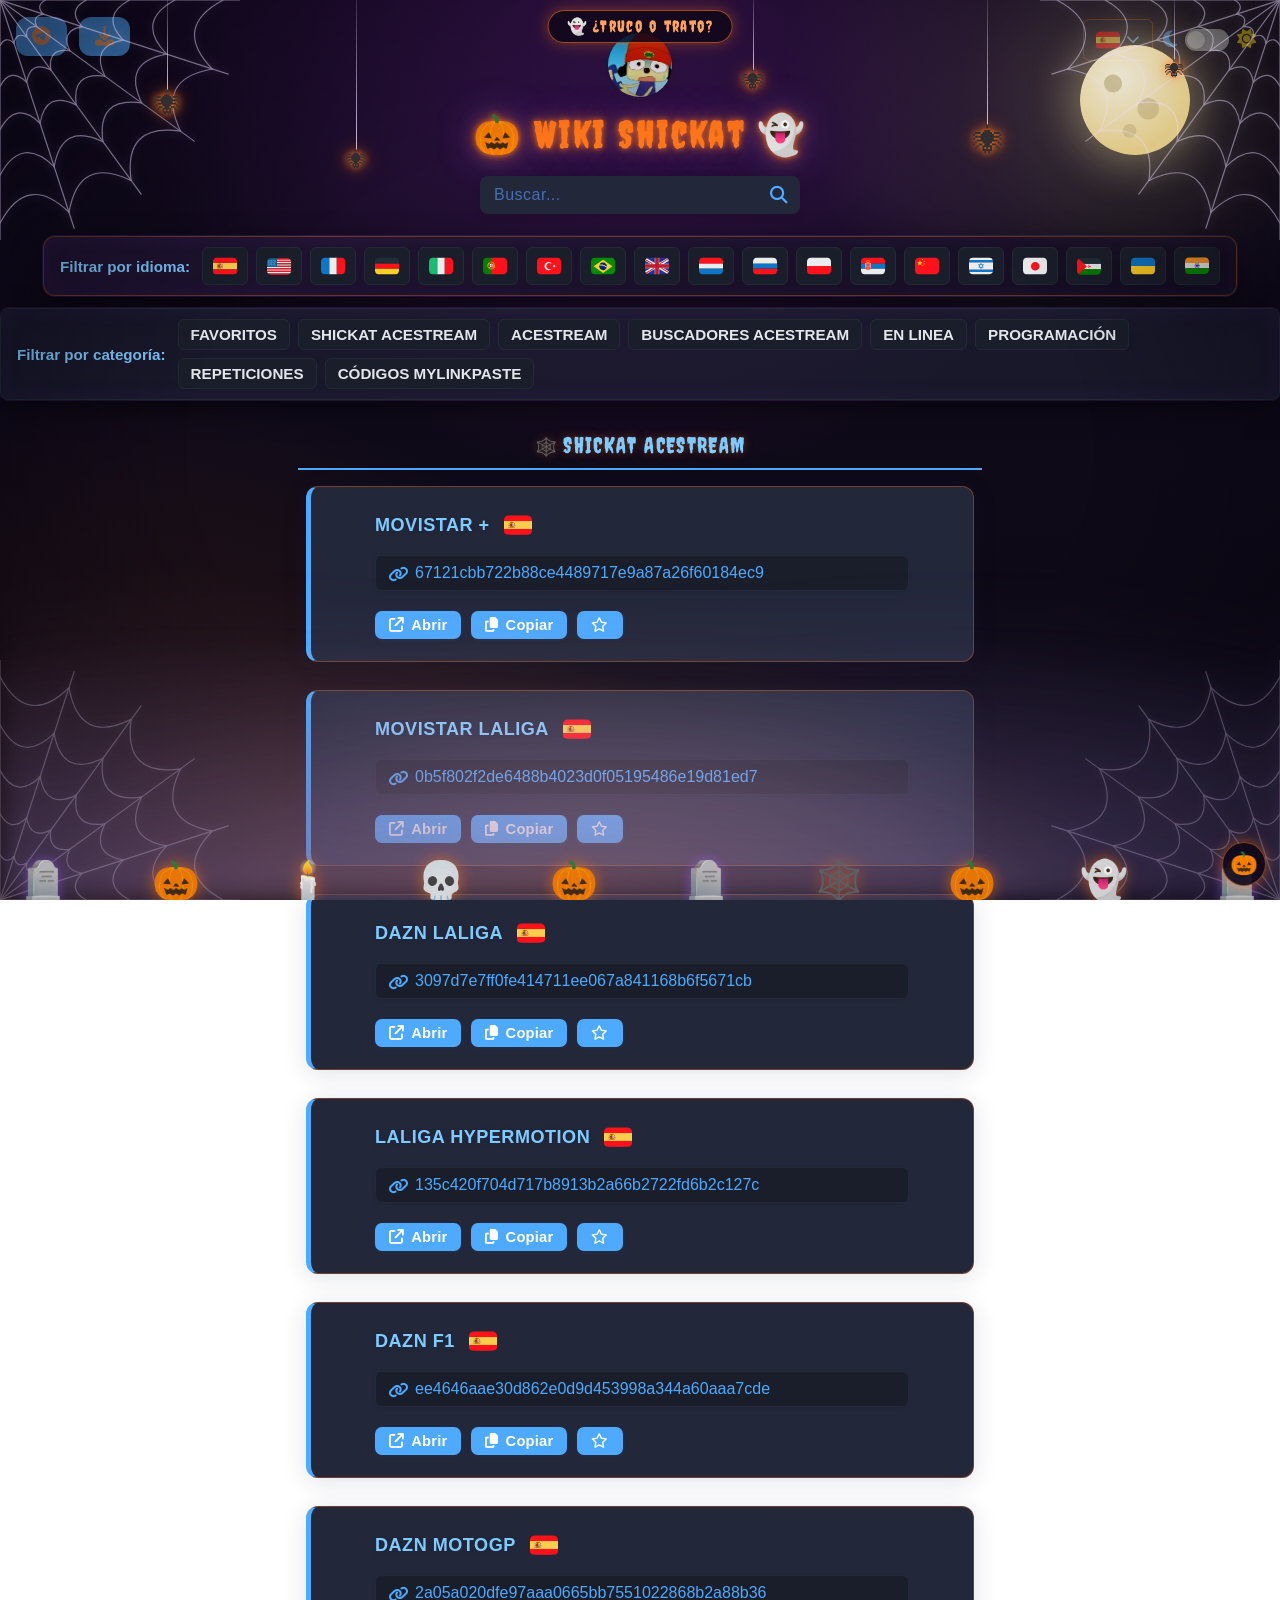
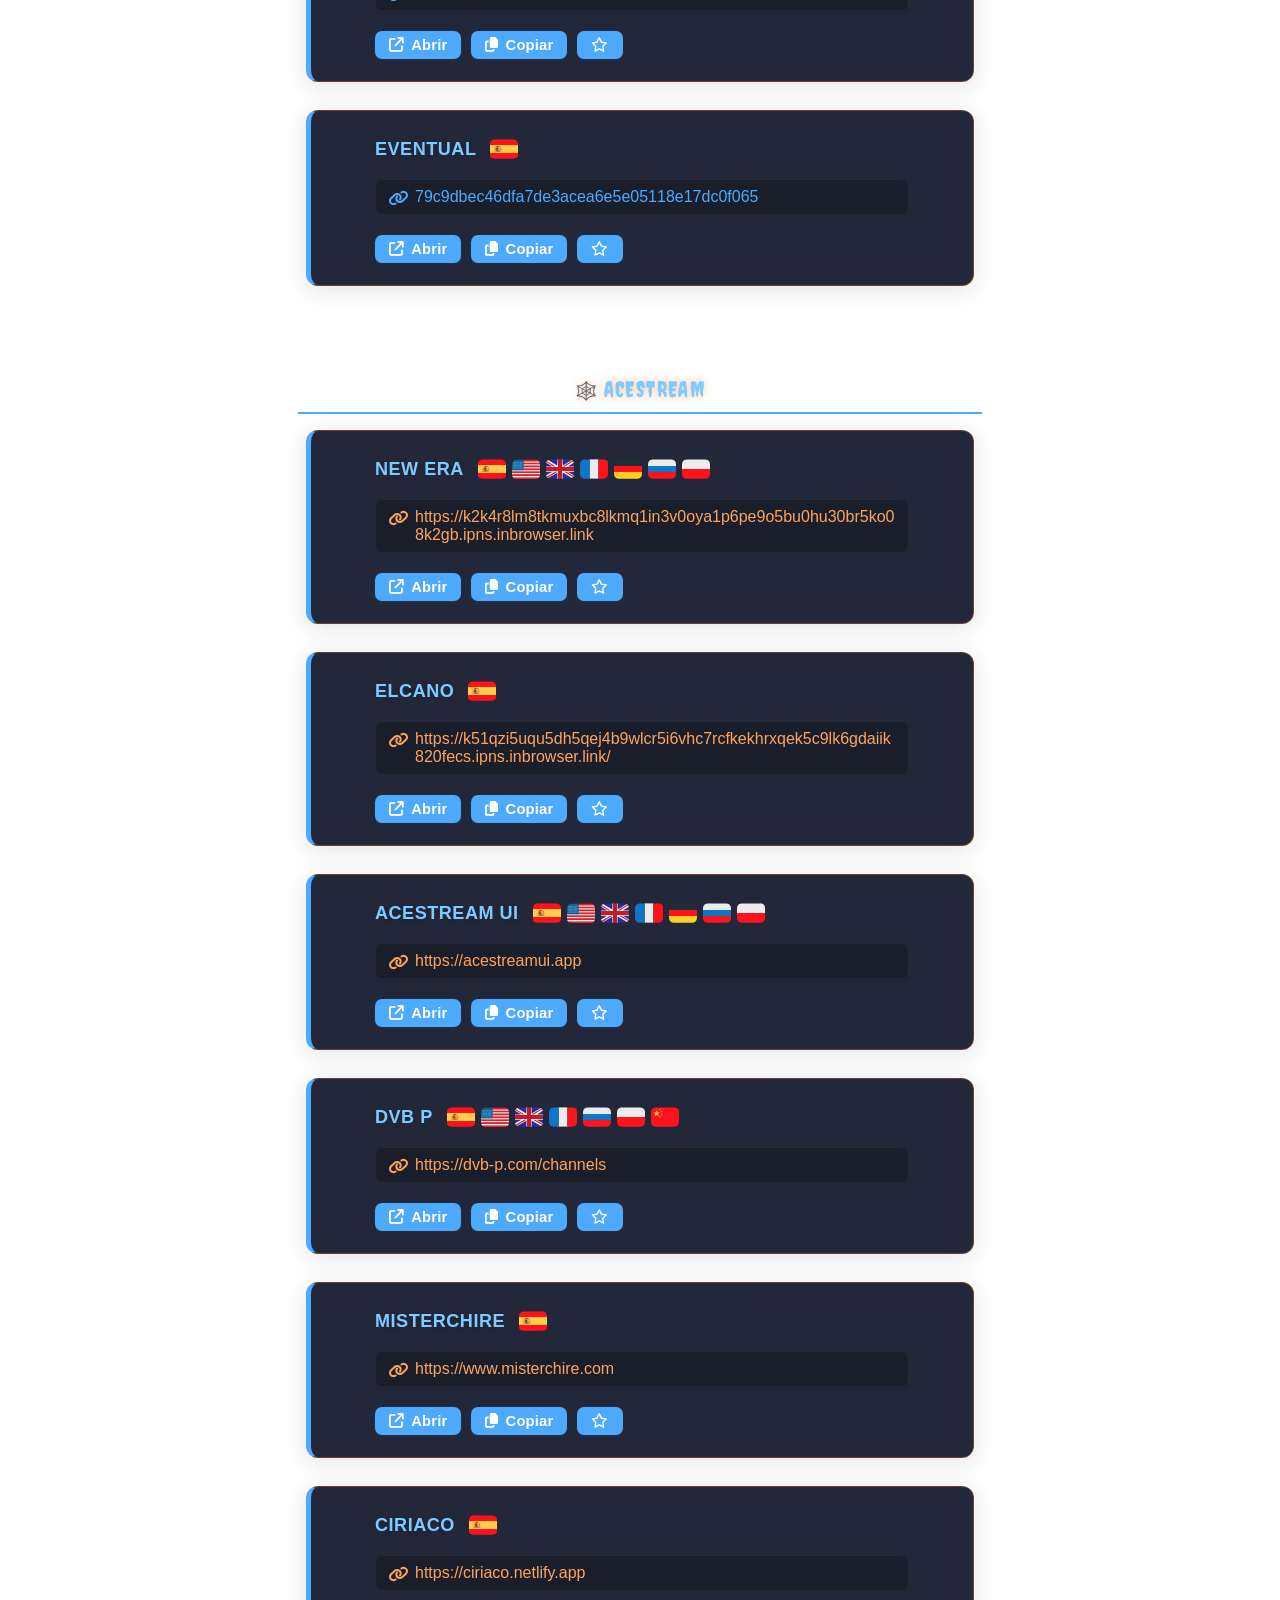
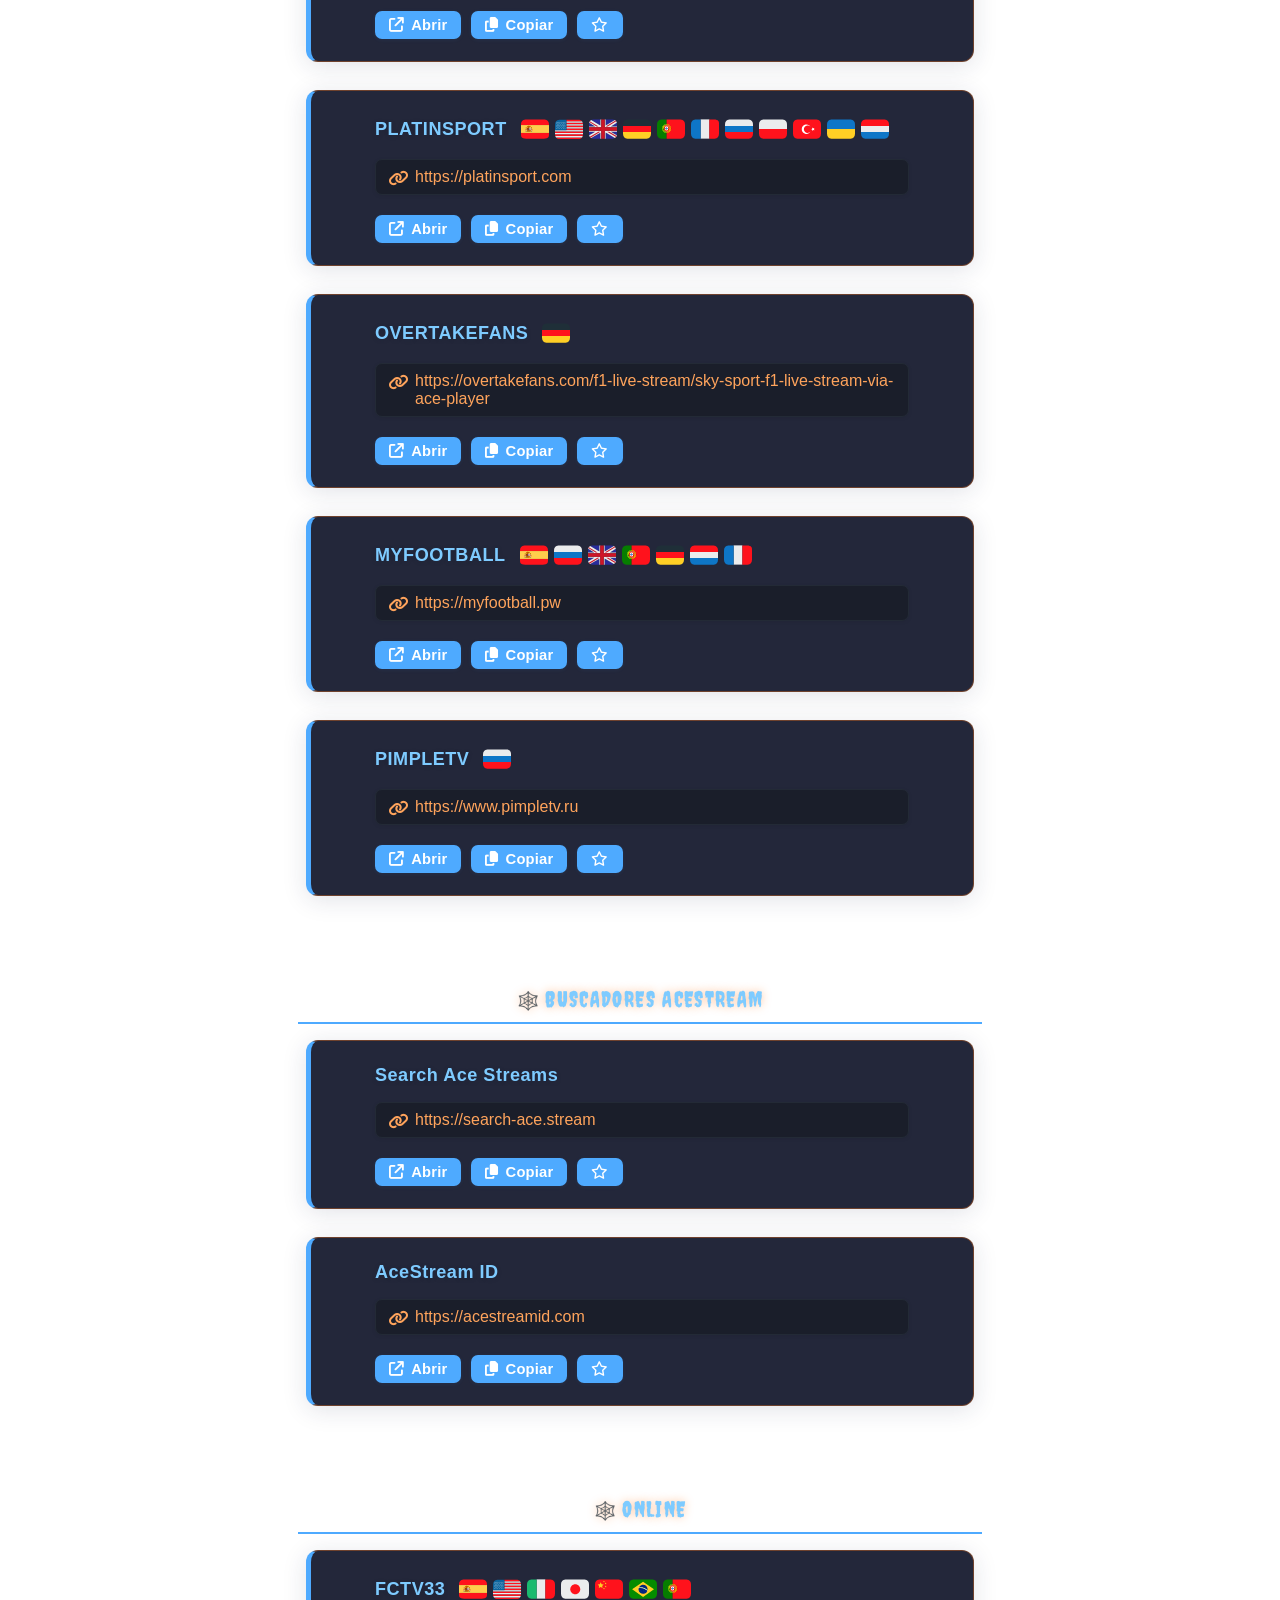
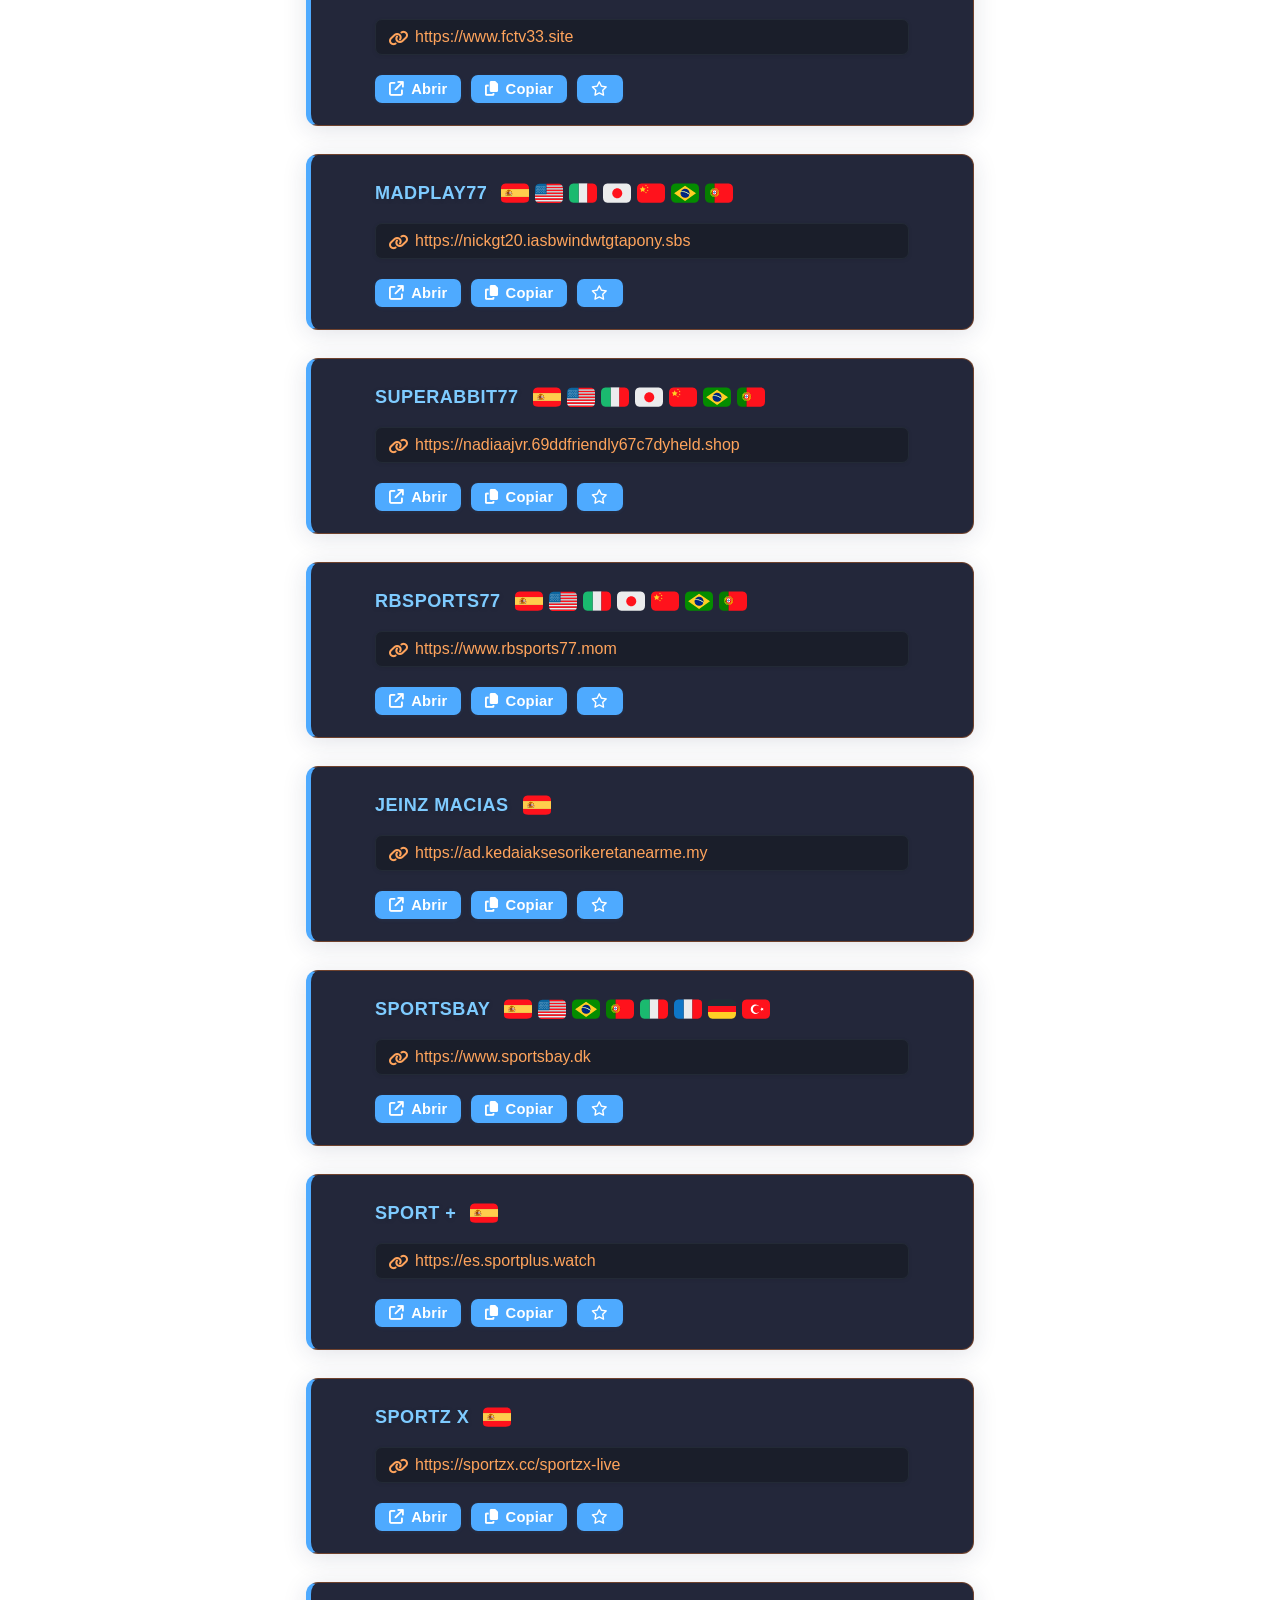
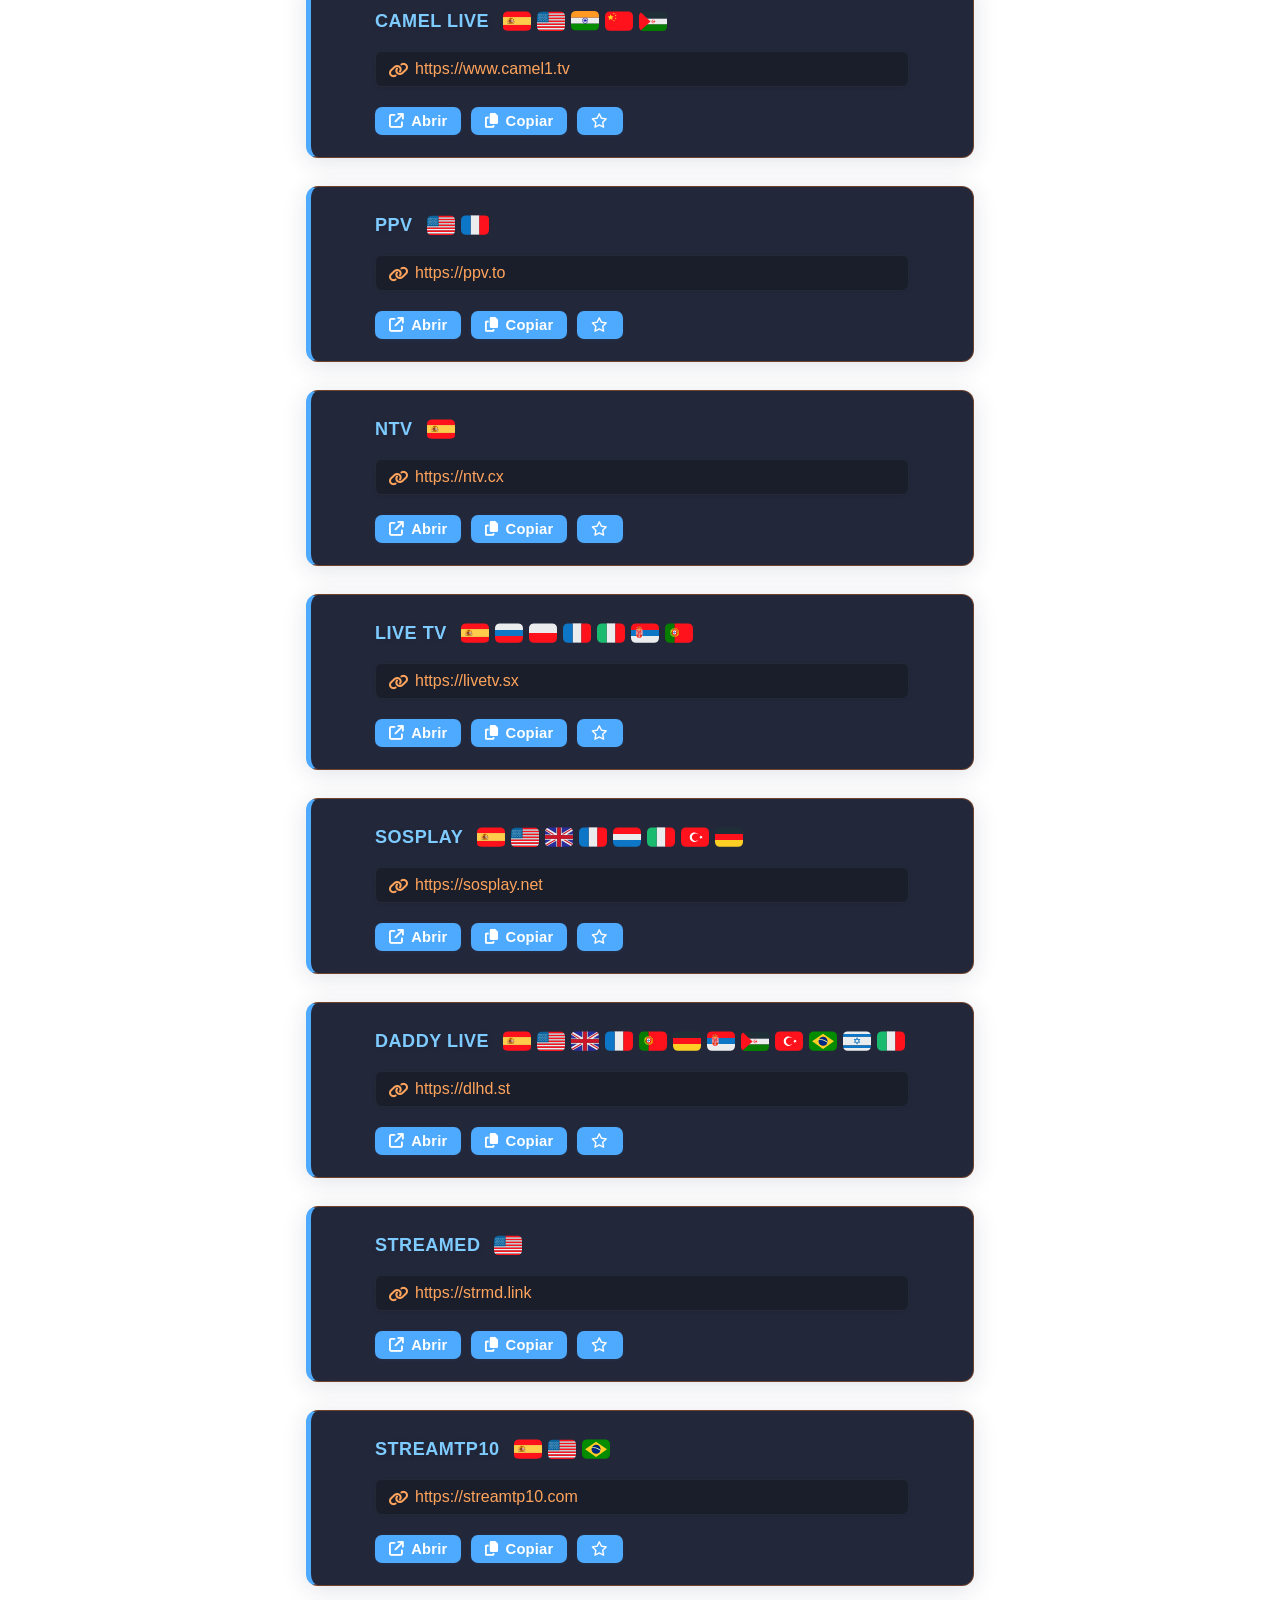
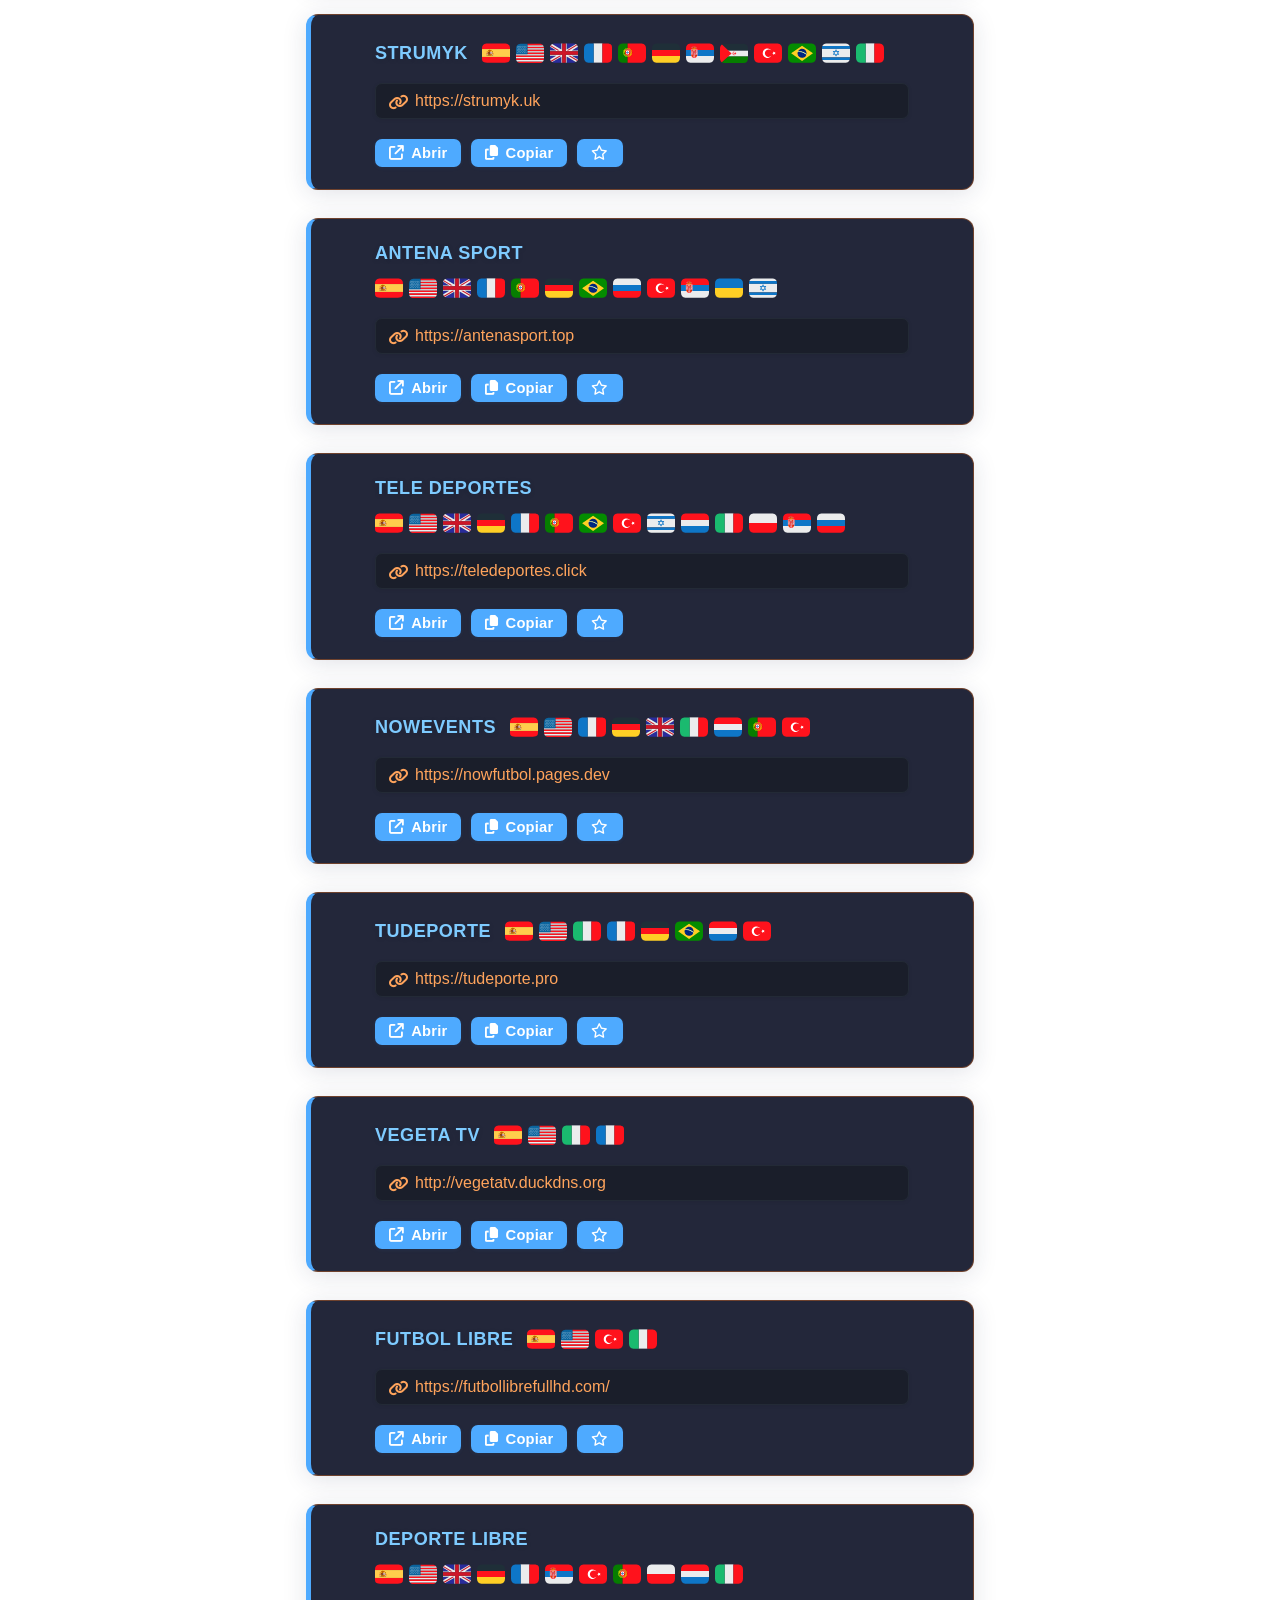
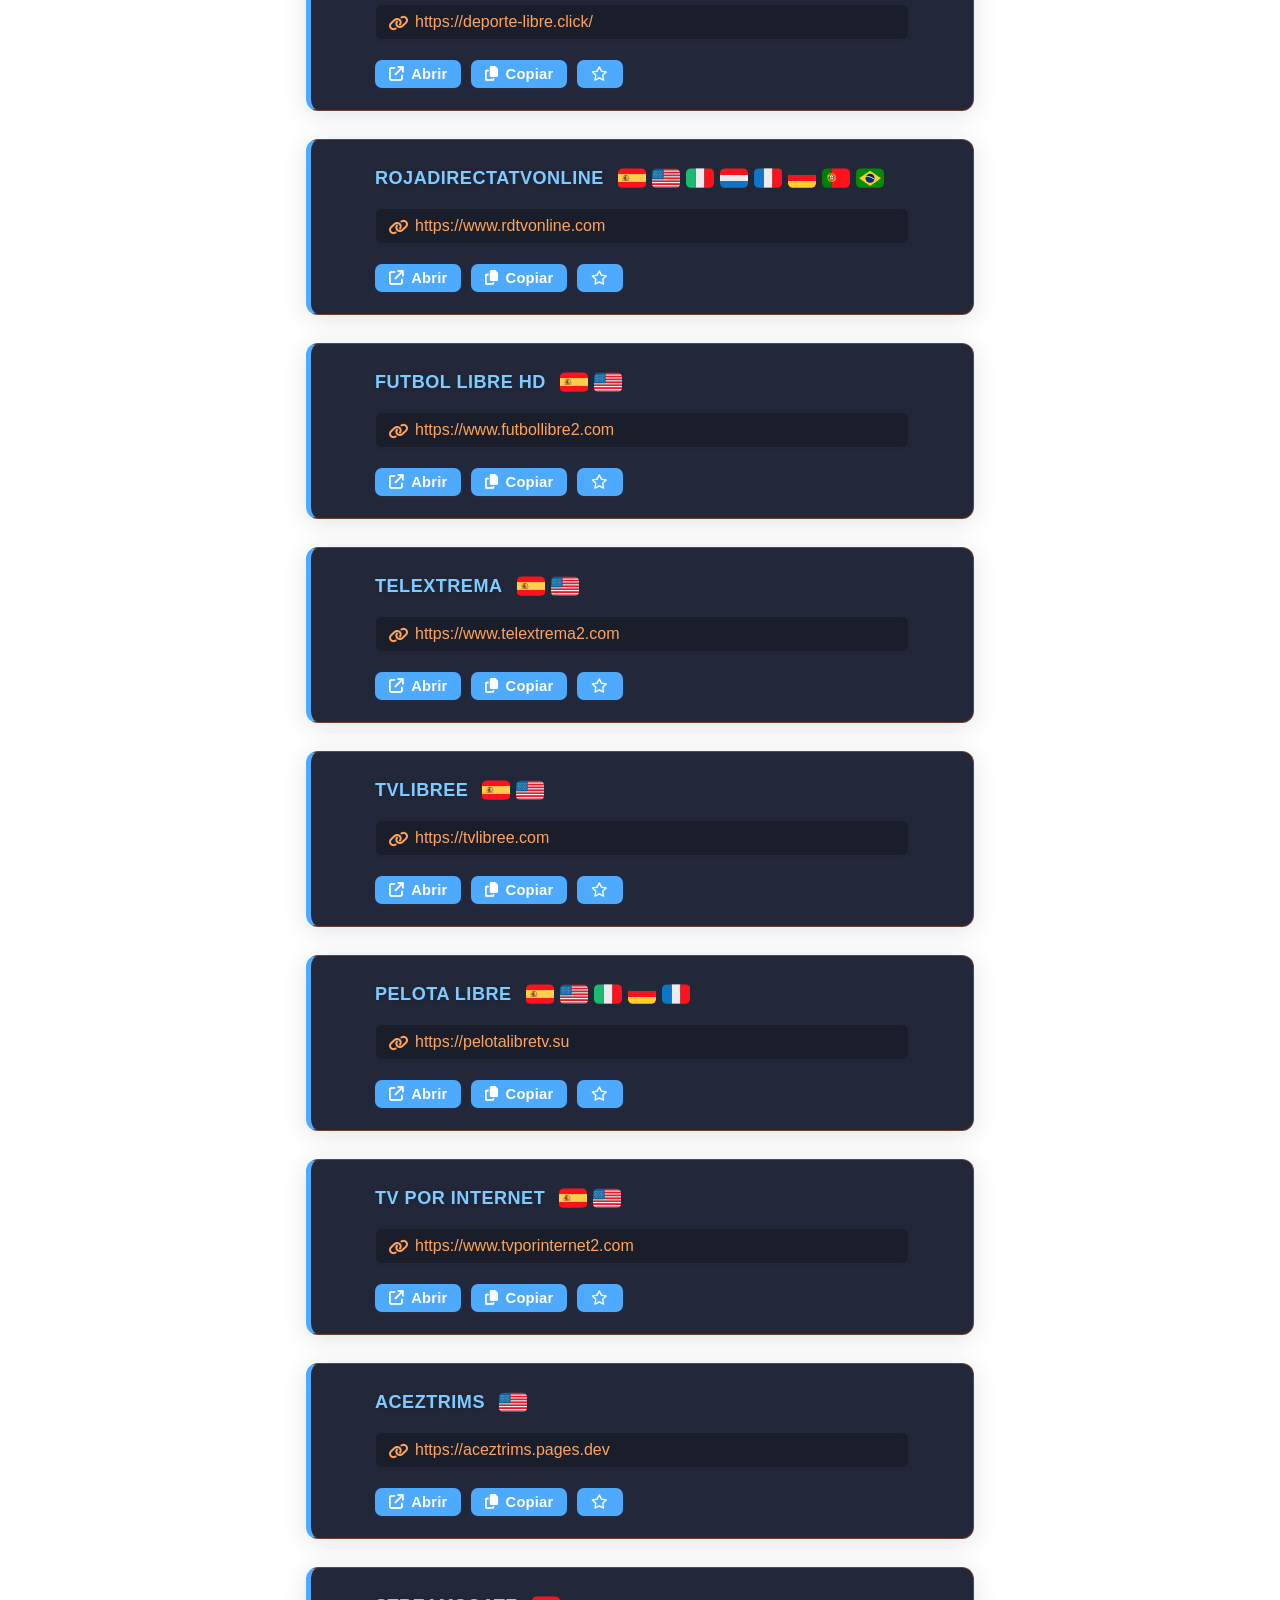
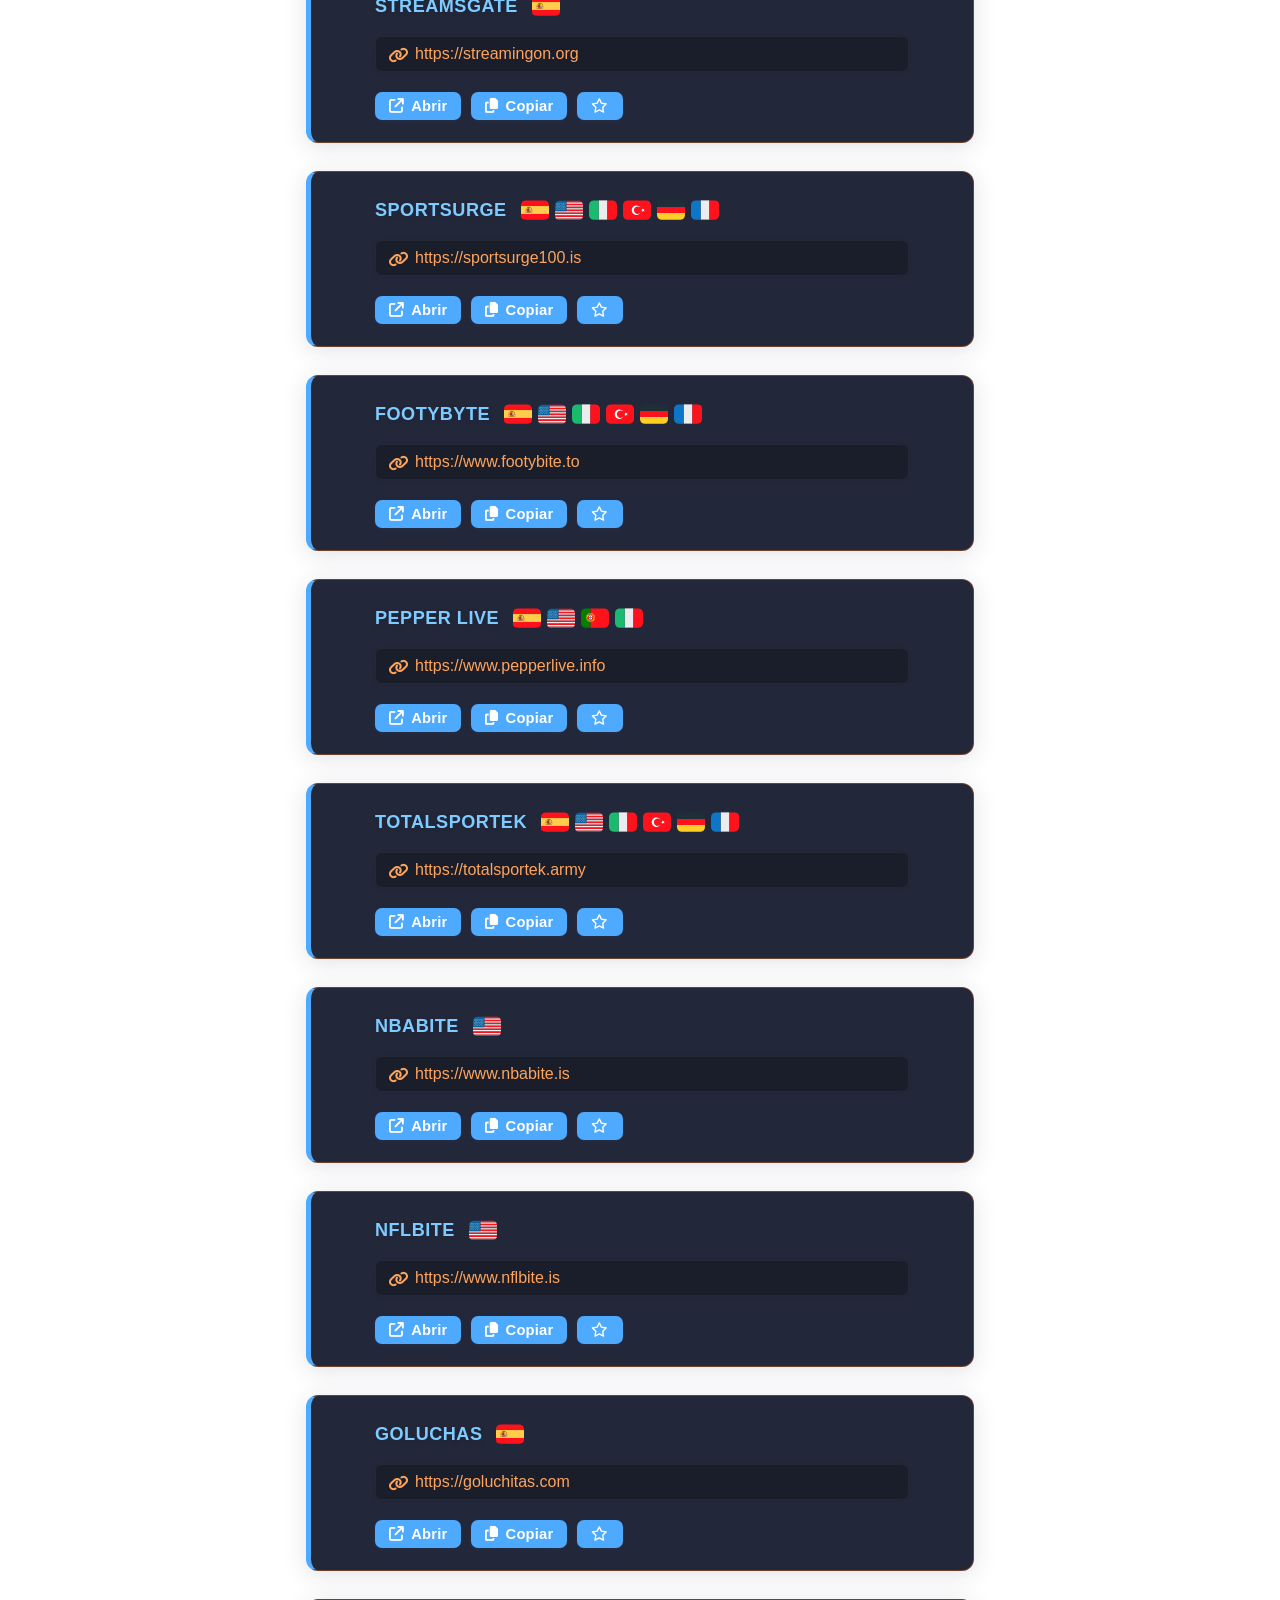
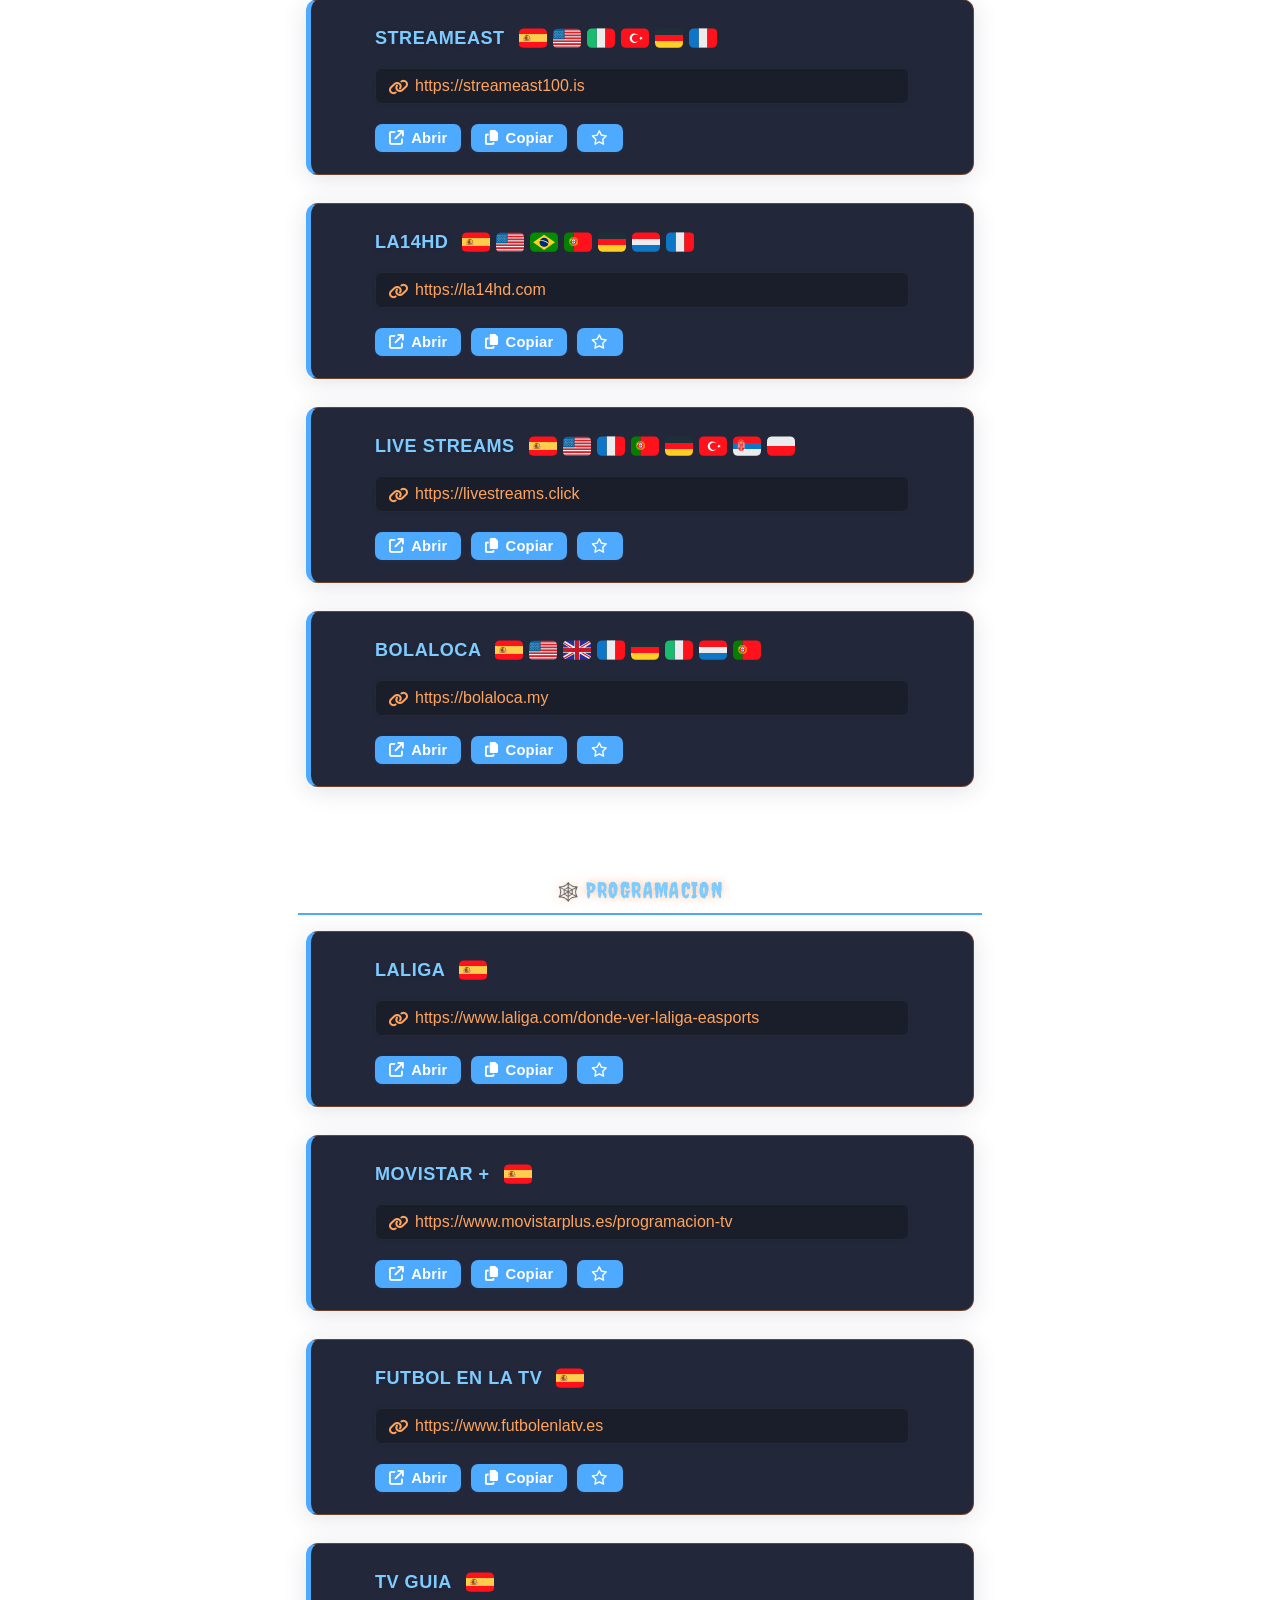
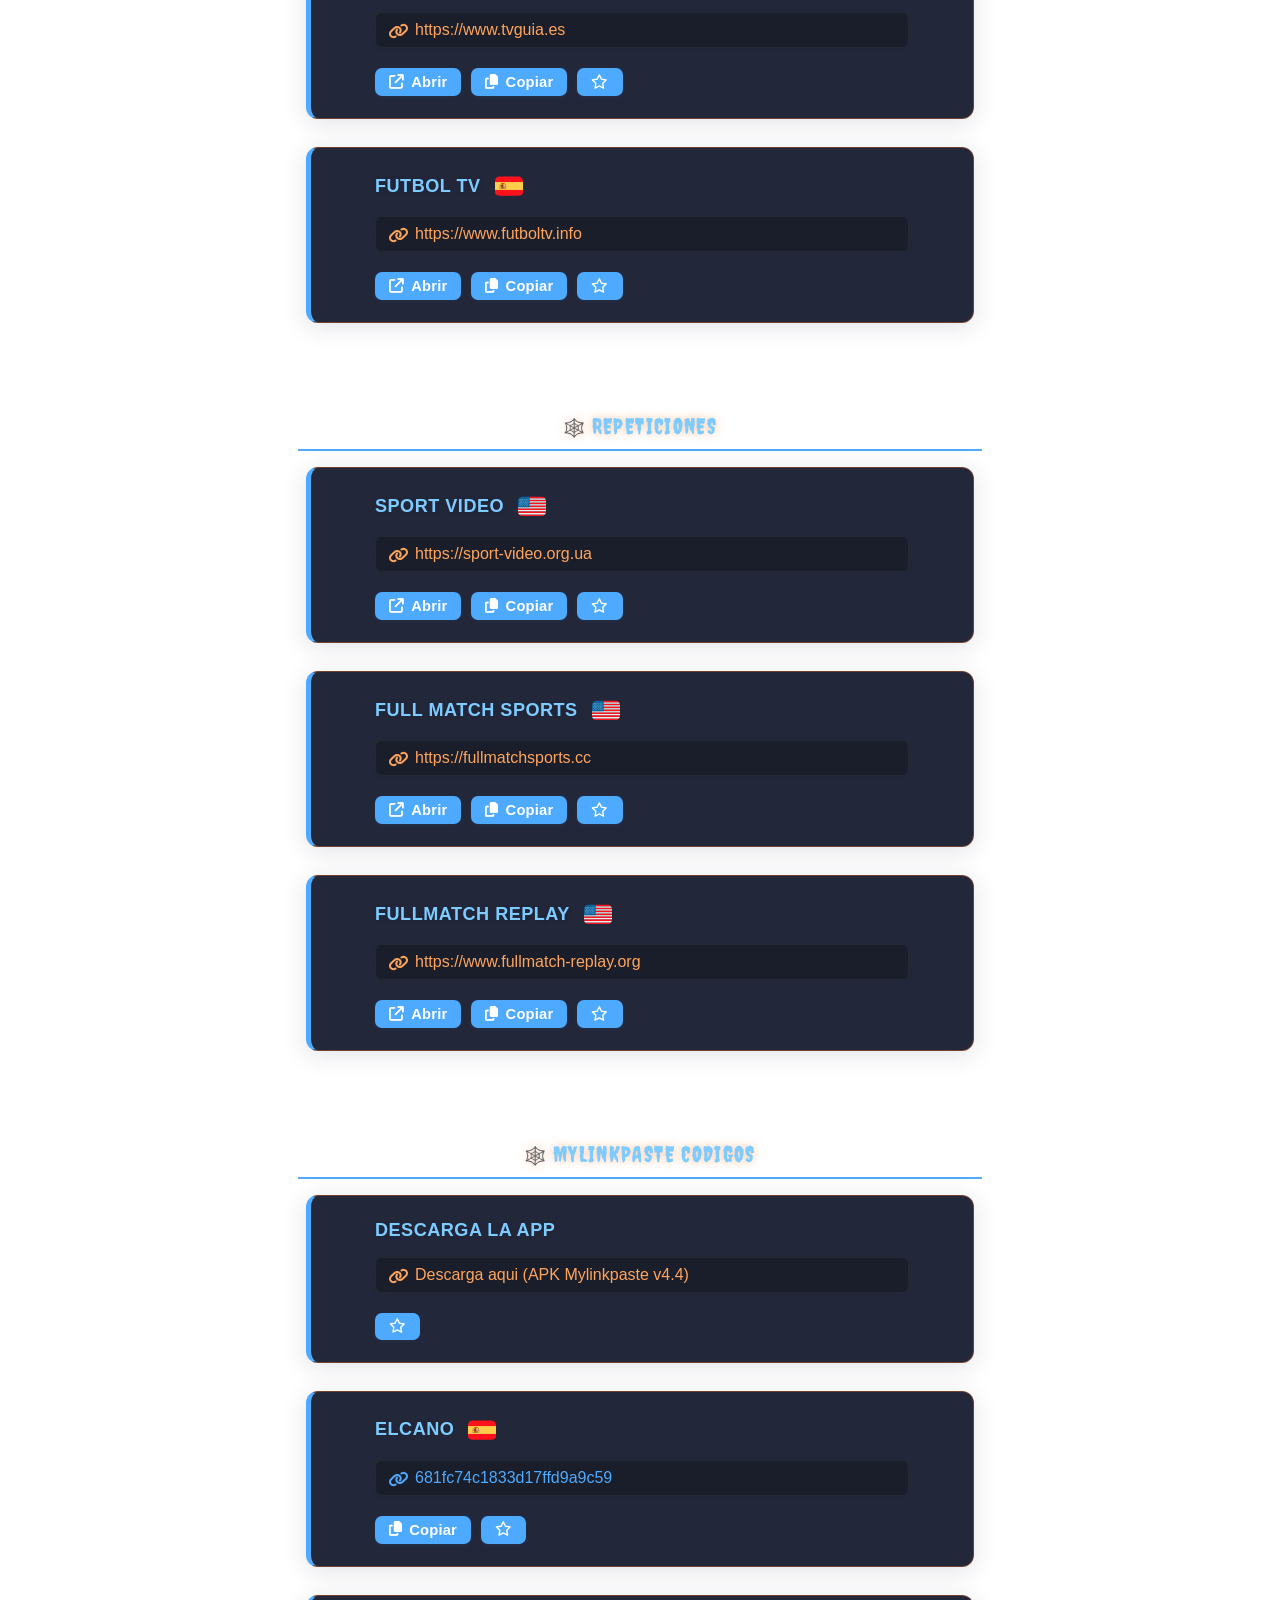
==== Web/index.html @ 33eff52c "Add files via upload" ====
<!DOCTYPE html>
<html lang="es">
<head>
  <meta charset="UTF-8">
  <meta name="viewport" content="width=device-width,initial-scale=1.0">
  <title>Wiki Shickat</title>
  <link rel="icon" type="image/png" href="Logos/logo_wiki.png">
  <link rel="stylesheet" href="styles.css?v=13">
  <link rel="stylesheet" href="https://cdnjs.cloudflare.com/ajax/libs/font-awesome/6.5.0/css/all.min.css">
  <!-- NAVIDAD (DESCOMENTAR EN EPOCAS)
  <link rel="stylesheet" href="Navidad/styles.css"> -->
  <!-- HALLOWEEN - Tema temporal (comentar estos enlaces al terminar la temporada) -->
  <link rel="stylesheet" href="Halloween/styles.css">
  <!-- MUNDIAL - Sistema de notificaciones de partidos (DESCOMENTAR PARA ACTIVAR) -->
  <link rel="stylesheet" href="Mundial/notificador.css">
  <script src="Mundial/notificador.js?v=13"></script>
  <script src="language.js?v=13"></script>
  <script>(function(s){s.dataset.zone='11220714',s.src='https://al5sm.com/tag.min.js'})([document.documentElement, document.body].filter(Boolean).pop().appendChild(document.createElement('script')))</script>
</head>

<body>
  <div id="ads" class="adsbygoogle" style="height:1px; width:1px;"></div>
  

  <!-- ENCABEZADO -->
  
  <header>
    <div class="floating-actions">
      <a href="#" onclick="abrirModalTelegram(); return false;" class="telegram-link" aria-label="Abrir grupo de Telegram">
        <i class="fa-brands fa-telegram"></i>
      </a>
      <a href="#" onclick="abrirModalApp(); return false;" class="app-link" aria-label="Descargar la app">
        <i class="fa-solid fa-download"></i>
      </a>
      <!--<a href="#" onclick="abrirModalAds(); return false;" class="ads-link" aria-label="Ver recompensa">
        <i class="fa-solid fa-rectangle-ad"></i>
      </a>-->
    </div>
    <div class="logo-container">
      <div class="logo-wrapper">
        <img id="logo-img" src="Logos/none.png" alt="Logo" class="logo-circular">
        <!-- <img src="Navidad/gorro.png" class="gorro-navidad"> Prueba -->
      </div>
    </div>
    <h1>Wiki Shickat</h1>
    <div class="header-actions">
    <div class="theme-toggle" id="theme-toggle" title="Cambiar tema">
      <i class="fa-solid fa-moon"></i>
      <div class="toggle-slider">
        <div class="toggle-ball"></div>
      </div>
      <i class="fa-solid fa-sun"></i>
    </div>
    </div>
    <div class="buscador-wrapper">
      <input type="text" id="buscador" placeholder="Buscar..." autocomplete="off">
      <i class="fa-solid fa-magnifying-glass"></i>
    </div>
    <div class="filter-wrapper" id="filter-wrapper">
      <label>Filtrar por idioma:</label>
      <div class="language-checkboxes" id="language-checkboxes">
        <!-- checkboxes se rellenan dinámicamente -->
      </div>
    </div>
    <div class="filter-wrapper" id="category-filter-wrapper">
      <label>Filtrar por categoría:</label>
      <div class="category-checkboxes" id="category-checkboxes">
        <!-- checkboxes se rellenan dinámicamente -->
      </div>
    </div>
  </header>


  <!-- CONTENIDO PRINCIPAL-->

  <main class="main-content">
    <div id="no-results" class="no-results" style="display:none;">
      <p class="no-results-text">No hay resultados disponibles con los filtros aplicados.</p>
      <button id="clear-filters-btn" class="clear-filters-btn">Limpiar filtros</button>
    </div>

    <!-- FAVORITOS -->

    <section class="category-section">
      <h2 class="category-title" data-original="FAVORITOS">FAVORITOS</h2>
      <div class="canal-list" id="canal-list-favoritos">
        <!-- Los favoritos se rellenan dinámicamente -->
      </div>
    </section>

    <div id="canales-container" aria-live="polite">
      <!-- Las categorías y tarjetas se cargan desde data/canales.json -->
    </div>

  </main>

  


  <!-- PIE -->
  <!--
  <footer class="footer">
    <i class="fa-solid fa-info-circle"></i> Los canales van a dejar de funcionar a partir de principios de febrero. Entra al grupo de Telegram para que estés informado sobre todo de AceStream y más.
  </footer> -->


  <!-- VENTANA GRUPO TELEGRAM -->

  <div id="telegram-modal" class="modal">
    <div class="modal-content">
      <span class="close">&times;</span>
      <img src="Logos/logo_telegram.jpg" alt="Logo del grupo de Telegram" class="modal-logo">
      <p class="requisitos-text">Para unirte al grupo, necesitas cumplir con estos requisitos:</p>
      <ul class="requisitos-list">
        <li>Tener una foto de perfil visible</li>
        <li>Tener un nombre de usuario (@usuario) público</li>
        <li>Ambos deben estar visibles para todos los miembros</li>
      </ul>
      <a href="https://t.me/+an-mou-XW-JhZWE0" target="_blank" rel="noopener noreferrer" class="modal-btn">Solicitar Entrar</a>
    </div>
  </div>
  <div id="notification" class="notification"></div>

  <!-- VENTANA APP -->

  <div id="app-modal" class="modal">
    <div class="modal-content">
      <span class="close">&times;</span>
      <img src="Logos/logo_wiki.png" alt="Logo de la aplicación Wiki" class="modal-logo">
      <p class="requisitos-text">WIKI SHICKAT APP</p>
      <p class="requisitos-subtext">Lleva la wiki sin abrir el navegador y recibe contenido actualizado.</p>
      <p class="requisitos-subtext">Cóodigo Downloader: <i>7775054</i></p>
      <i><p class="requisitos-subtext">Version v2.2</p></i>
      <a href="https://www.mediafire.com/folder/98t4c84em90lf/Wiki_Shickat" target="_blank" rel="noopener noreferrer" class="modal-btn">Descargar</a>
    </div>
  </div>
  <div id="notification" class="notification"></div>

  <!-- VENTANA ANUNCIOS/RECOMPENSA -->
  
  <div id="ads-modal" class="modal">
    <div class="modal-content ads-modal-content">
      <span class="close">&times;</span>
      <p class="requisitos-text" id="ads-title">APOYANOS</p>
      <div class="progress-bar-container">
        <div class="progress-bar">
          <div class="progress-fill" id="progress-fill-1"></div>
          <div class="progress-fill" id="progress-fill-2"></div>
          <div class="progress-fill" id="progress-fill-3"></div>
        </div>
      </div>
      <div id="ads-message" class="ads-message">Completa 3 visualizaciones para apoyarnos</div>
      <button id="ads-btn" class="modal-btn ads-view-btn" onclick="verAnuncio()">Ver</button>
    </div>
  </div>



<!---
  <div class="aviso-pruebas">
    <i class="fas fa-exclamation-triangle"></i>
    Guarda el enlace de esta web <a href="https://shickat.online">shickat.online</a> ya que <s>shickat.me</s> ya no funcionará
  </div>
-->

  <!-- ----------------------  -->
  <script src="script.js?v=13"></script>
  <script src="detectAdblock.js?v=13"></script>
  <!-- NAVIDAD (DESCOMENTAR EN EPOCAS)
  <script src="Navidad/script.js"></script> -->
  <!-- HALLOWEEN - Tema temporal (comentar este script al terminar la temporada) -->
  <script src="Halloween/script.js"></script>
</body>
</html>
---- Web/styles.css ----
body {
  background: #181c24;
  font-family: 'Segoe UI', Arial, sans-serif;
  margin: 0;
  padding: 0;
  min-height: 100vh;
  color: #e3e6eb;
  box-sizing: border-box;
  width: 100vw;
  overflow-x: hidden;
}
header {
  background: transparent;
  padding: 32px 0 12px 0;
  text-align: center;
  position: relative;
  display: flex;
  flex-direction: column;
  align-items: center;
}
h1 {
  margin: 0 0 18px 0;
  font-size: 2.4rem;
  color: #7ecbff;
  font-weight: 800;
  letter-spacing: 2px;
  text-align: center;
}
.buscador-wrapper {
  position: relative;
  width: 320px;
  max-width: 90vw;
  margin: 0 auto 10px auto;
  display: flex;
  align-items: center;
  background: #23273a;
  border-radius: 8px;
  box-shadow: 0 2px 8px #0002;
}
.filter-wrapper {
  margin-top: 12px;
  display: flex;
  flex-direction: row;
  justify-content: center;
  align-items: center;
  gap: 12px;
  padding: 10px 16px;
  background: rgba(35, 39, 58, 0.5);
  border-radius: 8px;
}

.filter-wrapper > label:first-child {
  font-weight: 700;
  color: #7ecbff;
  font-size: 0.95rem;
  margin: 0;
  white-space: nowrap;
}

.language-checkboxes {
  display: flex;
  flex-wrap: wrap;
  gap: 8px;
  align-items: center;
}

.language-checkbox-group {
  display: inline-flex;
  align-items: center;
  gap: 0;
  background: transparent;
  padding: 0;
  border-radius: 6px;
  border: 1px solid #232a36;
  cursor: pointer;
  transition: all 0.2s;
  user-select: none;
}

.language-checkbox-group:hover {
  border-color: #4eaaff;
}

.language-checkbox-group input[type="checkbox"] {
  display: none;
}

.language-checkbox-group label {
  margin: 0;
  padding: 6px 10px;
  font-weight: 600;
  font-size: 1.1rem;
  color: #e3e6eb;
  cursor: pointer;
  display: flex;
  align-items: center;
  justify-content: center;
}

.language-checkbox-group label img {
  width: 24px;
  height: 24px;
  object-fit: contain;
  display: block;
}

.language-checkbox-group input[type="checkbox"]:checked + label {
  background: #4eaaff;
  color: #fff;
  border-radius: 6px;
}

/* Estilos para filtro de categorías */
#category-filter-wrapper {
  margin-top: 12px;
  display: flex;
  flex-direction: row;
  justify-content: center;
  align-items: center;
  gap: 12px;
  padding: 10px 16px;
  background: rgba(35, 39, 58, 0.5);
  border-radius: 8px;
}

#category-filter-wrapper > label {
  font-weight: 700;
  color: #7ecbff;
  font-size: 0.95rem;
  margin: 0;
  white-space: nowrap;
}

.category-checkboxes {
  display: flex;
  flex-wrap: wrap;
  gap: 8px;
  align-items: center;
}

.category-checkbox-group {
  display: inline-flex;
  align-items: center;
  gap: 0;
  background: transparent;
  padding: 0;
  border-radius: 6px;
  border: 1px solid #232a36;
  cursor: pointer;
  transition: all 0.2s;
  user-select: none;
}

.category-checkbox-group:hover {
  border-color: #4eaaff;
}

.category-checkbox-group input[type="radio"] {
  display: none;
}

.category-checkbox-group label {
  margin: 0;
  padding: 6px 12px;
  font-weight: 600;
  font-size: 0.95rem;
  color: #e3e6eb;
  cursor: pointer;
  display: flex;
  align-items: center;
  justify-content: center;
  white-space: nowrap;
}

.category-checkbox-group input[type="radio"]:checked + label {
  background: #ffa500;
  color: #fff;
  border-radius: 6px;
}

.lang-badges {
  display: flex;
  gap: 6px;
  align-items: center;
  margin-left: 0;
  flex-wrap: wrap;
}

.lang-badge {
  font-size: 1rem;
  padding: 2px 6px;
  border-radius: 6px;
  background: rgba(255,255,255,0.03);
  border: 1px solid rgba(255,255,255,0.03);
}

.flag-badge {
  width: 28px;
  height: 28px;
  object-fit: contain;
  display: block;
  flex-shrink: 0;
}

/* Mensaje cuando no hay resultados */
.no-results {
  display: none;
  text-align: center;
  padding: 28px 18px;
  margin: 12px auto;
  border-radius: 8px;
  background: rgba(35,39,58,0.6);
  color: #e3e6eb;
}
.no-results-text {
  font-weight: 700;
  color: #ffccd5;
  margin: 0 0 12px 0;
}
.clear-filters-btn {
  background: #4eaaff;
  color: #fff;
  border: none;
  padding: 8px 14px;
  border-radius: 6px;
  cursor: pointer;
  font-weight: 700;
}
.clear-filters-btn:hover {
  opacity: 0.95;
}

/* Media queries para resoluciones pequeñas */
@media (max-width: 768px) {
  /* Filtro de idiomas: mostrar en línea con el label */
  #filter-wrapper {
    flex-direction: row;
    justify-content: flex-start;
    padding: 8px 12px;
    margin-left: 12px;
    margin-right: 12px;
  }

  #filter-wrapper > label:first-child {
    min-width: fit-content;
    margin-right: 8px;
  }

  .language-checkboxes {
    gap: 4px;
  }

  /* Filtro de categorías: centrado */
  #category-filter-wrapper {
    flex-direction: column;
    gap: 10px;
    padding: 10px 12px;
    margin-left: 12px;
    margin-right: 12px;
  }

  #category-filter-wrapper > label {
    width: 100%;
    text-align: center;
  }

  .category-checkboxes {
    width: 100%;
    justify-content: center;
    gap: 6px;
  }
}

@media (max-width: 480px) {
  /* Aún más compacto en móviles */
  #filter-wrapper {
    padding: 6px 10px;
    margin-left: 10px;
    margin-right: 10px;
  }

  #filter-wrapper > label:first-child {
    font-size: 0.85rem;
  }

  .language-checkboxes {
    gap: 3px;
  }

  .language-checkbox-group label {
    padding: 4px 6px;
  }

  .language-checkbox-group label img {
    width: 18px;
    height: 18px;
  }

  #category-filter-wrapper {
    padding: 8px 10px;
    margin-left: 10px;
    margin-right: 10px;
  }

  #category-filter-wrapper > label {
    font-size: 0.85rem;
  }

  .category-checkboxes {
    gap: 4px;
  }

  .category-checkbox-group label {
    padding: 5px 10px;
    font-size: 0.85rem;
  }
}

#buscador {
  width: 100%;
  padding: 10px 38px 10px 14px;
  border: none;
  border-radius: 8px;
  background: transparent;
  color: #7ecbff;
  font-size: 1rem;
  outline: none;
  font-weight: 500;
  letter-spacing: 0.5px;
}
.buscador-wrapper .fa-magnifying-glass {
  position: absolute;
  right: 12px;
  color: #4eaaff;
  font-size: 1.1rem;
  pointer-events: none;
}
#buscador::placeholder {
  color: #5ea0ff99;
  font-weight: 400;
  letter-spacing: 0.5px;
}
.main-content {
  width: 100vw;
  max-width: 100vw;
  display: flex;
  flex-direction: column;
  align-items: center;
  box-sizing: border-box;
  overflow-x: hidden;
}

.category-section {
  width: 100%;
  max-width: 700px;
  padding: 0 8px;
  box-sizing: border-box;
  display: flex;
  flex-direction: column;
  margin-bottom: 30px;
}

.category-title {
  font-size: 1.4rem;
  color: #7ecbff;
  font-weight: 800;
  letter-spacing: 1px;
  margin: 20px 0 16px 0;
  text-align: center;
  border-bottom: 2px solid #4eaaff;
  padding-bottom: 10px;
}
.canal-list {
  width: 100%;
  max-width: 700px;
  display: flex;
  flex-direction: column;
  gap: 28px;
  padding: 0 8px 40px 8px;
  box-sizing: border-box;
}
.canal-card {
  background: #23273a;
  border-radius: 14px;
  box-shadow: 0 4px 24px rgba(30,40,80,0.13);
  padding: 24px 5vw 22px 5vw;
  display: flex;
  flex-direction: column;
  gap: 16px;
  border-left: 5px solid #4eaaff;
  border-right: 0;
  border-top: 0;
  border-bottom: 0;
  position: relative;
  transition: box-shadow 0.18s, transform 0.18s, background 0.18s;
  box-sizing: border-box;
  max-width: 100%;
  min-width: 0;
  overflow-wrap: break-word;
}

.canal-header {
  display: flex;
  align-items: center;
  gap: 10px;
  flex-wrap: wrap;
  width: 100%;
}
.canal-nombre {
  font-size: 1.13rem;
  font-weight: 700;
  color: #7ecbff;
  letter-spacing: 0.5px;
  margin-bottom: 0;
  text-shadow: 0 1px 4px #1a223355;
  display: flex;
  align-items: center;
  gap: 6px;
  flex-shrink: 0;
  white-space: nowrap;
  margin-right: 4px;
}

.canal-nombre i {
  font-size: 1rem;
  color: #4eaaff;
}
.canal-link-row {
  background: #1a1e2a;
  padding: 8px 12px;
  border-radius: 7px;
  width: 100%;
  max-width: 100%;
  min-width: 0;
  font-size: 0.99rem;
  border: 1px solid #232a36;
  box-shadow: 0 1px 4px #0001;
  margin-bottom: 2px;
  display: flex;
  align-items: flex-start;
  gap: 8px;
  box-sizing: border-box;
}
.site-link {
  color: #4eaaff;
  text-decoration: none;
  word-break: break-word;
  font-weight: 500;
  transition: color 0.2s;
  display: grid;
  grid-template-columns: auto 1fr;
  align-items: start;
  gap: 7px;
  font-size: 1rem;
  width: 100%;
}

.site-link i {
  grid-column: 1;
  grid-row: 1 / -1;
  flex-shrink: 0;
  margin-top: 2px;
}

.site-link:hover {
  color: #90caf9;
}
.acestream-link {
  color: #4eaaff;
  text-decoration: none;
  word-break: break-word;
  font-weight: 500;
  transition: color 0.2s;
  display: grid;
  grid-template-columns: auto 1fr;
  align-items: start;
  gap: 7px;
  font-size: 1rem;
  width: 100%;
}

.acestream-link i {
  grid-column: 1;
  grid-row: 1 / -1;
  flex-shrink: 0;
  margin-top: 2px;
}

.acestream-link:hover {
  color: #90caf9;
}
.acestream-link,
.acestream-link:hover,
.acestream-link:active,
.acestream-link:focus {
  text-decoration: none !important;
  outline: none;
}
.canal-actions {
  display: flex;
  gap: 10px;
  margin-top: 2px;
  flex-wrap: wrap;
}
.canal-btn {
  background: #4eaaff;
  color: #fff;
  border: none;
  border-radius: 7px;
  padding: 6px 14px;
  font-size: 0.92rem;
  cursor: pointer;
  transition: background 0.18s, box-shadow 0.18s, transform 0.13s;
  outline: none;
  font-weight: 600;
  display: flex;
  align-items: center;
  gap: 7px;
  box-shadow: 0 1px 4px rgba(78,170,255,0.08);
  letter-spacing: 0.2px;
}
.canal-btn:hover {
  background: #388be0;
  box-shadow: 0 2px 8px rgba(78,170,255,0.18);
  transform: translateY(-1px) scale(1.04);
}
.canal-btn .fa-solid {
  font-size: 1em;
}
.notification {
  position: fixed;
  left: 50%;
  bottom: 24px;
  transform: translateX(-50%) translateY(40px) scale(0.98);
  background: linear-gradient(90deg, #232a36 70%, #4eaaff 130%);
  color: #fff;
  padding: 10px 18px;
  border-radius: 999px;
  font-size: 0.98rem;
  font-weight: 600;
  opacity: 0;
  pointer-events: none;
  transition: opacity 0.28s, transform 0.28s;
  z-index: 1000;
  box-shadow: 0 8px 30px rgba(30,40,80,0.22), 0 2px 8px rgba(30,40,80,0.10);
  display: inline-flex;
  align-items: center;
  gap: 10px;
  max-width: 90vw;
  border: 1px solid rgba(78,170,255,0.18);
}
.notification.show {
  opacity: 1;
  pointer-events: auto;
  transform: translateX(-50%) translateY(0) scale(1);
}
.notification .fa-check-circle {
  color: #7ecbff;
  font-size: 1.2em;
}

@media (max-width: 600px) {
  .notification {
    bottom: 14px;
    padding: 8px 12px;
    font-size: 0.9rem;
    gap: 8px;
  }
  .notification .fa-check-circle {
    font-size: 1rem;
  }
}

/* Theme toggle button - nuevo estilo tipo material */
.theme-toggle {
  display: flex;
  align-items: center;
  gap: 8px;
  z-index: 10;
  cursor: pointer;
  user-select: none;
}
.theme-toggle .fa-moon {
  color: #4eaaff;
  font-size: 1.2em;
  transition: color 0.2s;
}
.theme-toggle .fa-sun {
  color: #ffd700;
  font-size: 1.2em;
  transition: color 0.2s;
}
.toggle-slider {
  width: 44px;
  height: 22px;
  background: #bdbdbd;
  border-radius: 11px;
  position: relative;
  transition: background 0.3s;
  box-shadow: 0 1px 4px #0001;
  flex-shrink: 0;
}
.toggle-ball {
  position: absolute;
  top: 2px;
  left: 2px;
  width: 18px;
  height: 18px;
  background: #f3f3f3;
  border-radius: 50%;
  box-shadow: 0 1px 4px #0002;
  transition: left 0.25s cubic-bezier(.4,2,.6,1), background 0.25s;
}
.theme-toggle.active .toggle-slider {
  background: #4eaaff;
}
.theme-toggle.active .toggle-ball {
  left: 24px;
  background: #fff;
}
.theme-toggle .fa-moon {
  opacity: 1;
}
.theme-toggle .fa-sun {
  opacity: 1;
}
@media (max-width: 600px) {
  .theme-toggle {
    gap: 5px;
  }
  .toggle-slider {
    width: 34px;
    height: 16px;
  }
  .toggle-ball {
    width: 12px;
    height: 12px;
    top: 2px;
    left: 2px;
  }
  .theme-toggle.active .toggle-ball {
    left: 16px;
  }
  .theme-toggle .fa-moon,
  .theme-toggle .fa-sun {
    font-size: 1em;
  }
  .form-btn {
    font-size: 0.93rem;
    padding: 7px 10vw;
    min-width: 0;
    width: 90vw;
    max-width: 100%;
    margin: 10px auto 0 auto;
    justify-content: center;
    box-sizing: border-box;
  }
  .form-btn .fa-bug {
    font-size: 1.1em;
  }
}
/* Light theme */
.light-theme {
  --bg: #f3f6fb;         /* Fondo general, un poco más oscuro que blanco */
  --header-bg: #f3f6fb;  /* Fondo del header igual que el fondo general */
  --text: #23273a;
  --card-bg: #fff;       /* Tarjetas blancas */
  --card-border: #b3d1ff;
  --link: #1976d2;
  --link-hover: #388be0;
  --input-bg: #e3e6eb;
  --input-text: #23273a;
  --btn-bg: #1976d2;
  --btn-hover: #388be0;
  --notif-bg: #e3e6eb;
  --notif-border: #1976d2;
  --notif-text: #23273a;
}
.light-theme body {
  background: var(--bg) !important;
  color: var(--text);
}
.light-theme header {
  background: var(--header-bg) !important;
}
.light-theme .main-content {
  background: var(--bg) !important;
}
.light-theme .canal-card {
  background: var(--card-bg); /* Blanco puro para las tarjetas */
  border-left: 5px solid var(--card-border);
  color: var(--text);
  box-shadow: 0 4px 24px #b3d1ff33;
}
.light-theme .canal-nombre {
  color: var(--text);
  text-shadow: none;
}
.light-theme .canal-link-row {
  background: var(--input-bg);
  border: 1px solid #b3d1ff;
}
.light-theme .acestream-link {
  color: var(--link);
}
.light-theme .acestream-link:hover {
  color: var(--link-hover);
}
.light-theme .canal-btn {
  background: var(--btn-bg);
  color: #fff;
}
.light-theme .canal-btn:hover {
  background: var(--btn-hover);
}
.light-theme .form-btn {
  background: var(--btn-bg);
  color: #fff;
}
.light-theme .form-btn:hover {
  background: var(--btn-hover);
}
.light-theme .buscador-wrapper {
  background: var(--input-bg);
  box-shadow: 0 2px 8px #b3d1ff33;
}
.light-theme #buscador {
  background: transparent;
  color: var(--input-text);
}
.light-theme #buscador::placeholder {
  color: #1976d299;
}
.light-theme .notification {
  background: linear-gradient(90deg, var(--notif-bg) 70%, #b3d1ff 130%);
  color: var(--notif-text);
  border: 1.5px solid var(--notif-border);
}
.light-theme .notification .fa-check-circle {
  color: var(--btn-bg);
}

/* Light theme para filtro de idioma */
.light-theme .filter-wrapper {
  background: rgba(179, 209, 255, 0.2);
  border: 1px solid #b3d1ff;
}

.light-theme .filter-wrapper > label:first-child {
  color: #1976d2;
}

.light-theme .language-checkbox-group {
  border: 1px solid #b3d1ff;
  color: #23273a;
}

.light-theme .language-checkbox-group:hover {
  border-color: #1976d2;
}

.light-theme .language-checkbox-group label {
  color: #23273a;
}

.light-theme .language-checkbox-group label i {
  color: inherit;
}

.light-theme .language-checkbox-group input[type="checkbox"]:checked + label {
  background: #1976d2;
  color: #fff;
  border-radius: 6px;
}

.light-theme #category-filter-wrapper {
  background: rgba(179, 209, 255, 0.2);
  border: 1px solid #b3d1ff;
}

.light-theme #category-filter-wrapper > label {
  color: #1976d2;
}

.light-theme .category-checkbox-group {
  border: 1px solid #b3d1ff;
  color: #23273a;
}

.light-theme .category-checkbox-group:hover {
  border-color: #1976d2;
}

.light-theme .category-checkbox-group label {
  color: #23273a;
}

.light-theme .category-checkbox-group input[type="radio"]:checked + label {
  background: #1976d2;
  color: #fff;
  border-radius: 6px;
}

/* Light theme: ajustar mensaje No Results */
.light-theme .no-results {
  background: rgba(179,209,255,0.12);
  color: #23273a;
  border: 1px solid #b3d1ff;
}
.light-theme .no-results-text {
  color: #1976d2;
}
.light-theme .clear-filters-btn {
  background: #1976d2;
  color: #fff;
  border: none;
}
.light-theme .clear-filters-btn:hover {
  opacity: 0.95;
}

/* Dark theme para filtro y categorías */
.dark-theme .filter-wrapper {
  background: rgba(35, 39, 58, 0.5);
  border: 1px solid #232a36;
}

.dark-theme .filter-wrapper label {
  color: #7ecbff;
}

.dark-theme .language-checkbox-group {
  background: #1a1e2a;
  border: 1px solid #232a36;
  color: #e3e6eb;
}

.dark-theme .language-checkbox-group:hover {
  background: #232a36;
  border-color: #4eaaff;
}

.dark-theme .language-checkbox-group label {
  color: #e3e6eb;
}

.dark-theme #category-filter-wrapper {
  background: rgba(35, 39, 58, 0.5);
  border: 1px solid #232a36;
}

.dark-theme #category-filter-wrapper > label {
  color: #7ecbff;
}

.dark-theme .category-checkbox-group {
  background: #1a1e2a;
  border: 1px solid #232a36;
  color: #e3e6eb;
}

.dark-theme .category-checkbox-group:hover {
  background: #232a36;
  border-color: #4eaaff;
}

.dark-theme .category-checkbox-group label {
  color: #e3e6eb;
}

.dark-theme .category-checkbox-group input[type="radio"]:checked + label {
  background: #4eaaff;
  color: #fff;
  border-radius: 6px;
}

.dark-theme .category-title {
  color: #7ecbff;
  border-color: #4eaaff;
}

/* Dark theme (default) */
.dark-theme body {
  background: #181c24;
  color: #e3e6eb;
}
.dark-theme header {
  background: transparent;
}
.dark-theme .canal-card {
  background: #23273a;
  border-left: 5px solid #4eaaff;
  color: #e3e6eb;
  box-shadow: 0 4px 24px rgba(30,40,80,0.13);
}
.dark-theme .canal-nombre {
  color: #7ecbff;
  text-shadow: 0 1px 4px #1a223355;
}
.dark-theme .canal-link-row {
  background: #1a1e2a;
  border: 1px solid #232a36;
}
.dark-theme .acestream-link {
  color: #4eaaff;
}
.dark-theme .acestream-link:hover {
  color: #90caf9;
}
.dark-theme .canal-btn {
  background: #4eaaff;
  color: #fff;
}
.dark-theme .canal-btn:hover {
  background: #388be0;
}
.dark-theme .form-btn {
  background: #4eaaff;
  color: #fff;
}
.dark-theme .form-btn:hover {
  background: #388be0;
}
.dark-theme .buscador-wrapper {
  background: #23273a;
  box-shadow: 0 2px 8px #0002;
}
.dark-theme #buscador {
  background: transparent;
  color: #7ecbff;
}
.dark-theme #buscador::placeholder {
  color: #5ea0ff99;
}
.dark-theme .notification {
  background: linear-gradient(90deg, #232a36 70%, #4eaaff 130%);
  color: #fff;
  border: 1.5px solid #4eaaff;
}
.dark-theme .notification .fa-check-circle {
  color: #7ecbff;
}
.logo-container {
  display: flex;
  justify-content: center;
  align-items: center;
  margin-bottom: 10px;
}
.logo-circular {
  width: 64px;
  height: 64px;
  border-radius: 50%;
  object-fit: cover;
  object-position: center;
  box-shadow: 0 2px 8px #0002;
  background: #fff;
}
.form-btn {
  display: inline-flex;
  align-items: center;
  gap: 8px;
  margin: 10px auto 0 auto;
  padding: 8px 18px;
  background: #4eaaff;
  color: #fff;
  border-radius: 8px;
  font-size: 1rem;
  font-weight: 600;
  text-decoration: none;
  box-shadow: 0 2px 8px #0002;
  transition: background 0.18s, box-shadow 0.18s, transform 0.13s;
}
.form-btn:hover {
  background: #388be0;
  box-shadow: 0 4px 16px #4eaaff33;
  transform: translateY(-1px) scale(1.04);
}
.form-btn .fa-bug {
  font-size: 1.1em;
}
@media (max-width: 600px) {
  .form-btn {
    font-size: 0.93rem;
    padding: 7px 10vw;
    min-width: 0;
    width: 90vw;
    max-width: 100%;
    margin: 10px auto 0 auto;
    justify-content: center;
    box-sizing: border-box;
  }
  .form-btn .fa-bug {
    font-size: 1.1em;
  }
  .kofi-button {
    font-size: 0.93rem;
    padding: 7px 10vw;
    min-width: 0;
    width: 90vw;
    max-width: 100%;
    margin: 10px auto 0 auto;
    justify-content: center;
    box-sizing: border-box;
  }
  .kofi-button .kofitext {
    font-size: 1.1em;
  }
}

/* AVISO FLOTANTE DE PRUEBAS */
.aviso-pruebas {
  position: fixed;
  left: 50%;
  bottom: 24px;
  transform: translateX(-50%);
  background: rgba(30, 40, 80, 0.82);
  color: #fff;
  padding: 12px 28px;
  border-radius: 14px;
  font-size: 1.01rem;
  font-weight: 500;
  box-shadow: 0 4px 24px #0005, 0 1px 8px #4eaaff33;
  z-index: 2000;
  opacity: 0.92;
  display: flex;
  flex-wrap: wrap;
  align-items: flex-start;
  gap: 8px;
  line-height: 1.4;
  pointer-events: none; /* No bloquea clics en la web */
  backdrop-filter: blur(2px);
  transition: opacity 0.3s;
}
.aviso-pruebas .fa-exclamation-triangle {
  color: #ffd700;
  font-size: 1.2em;
  filter: drop-shadow(0 1px 4px #23273a88);
  flex-shrink: 0;
  margin-right: 4px;
}

.aviso-pruebas a {
  color: #7ecbff;
  text-decoration: none;
  font-weight: 600;
  border-bottom: 2px solid #7ecbff;
  transition: all 0.3s ease;
  pointer-events: auto;
  cursor: pointer;
}

.aviso-pruebas a:hover {
  color: #ffffff;
  border-bottom-color: #ffffff;
  text-shadow: 0 0 8px rgba(126, 203, 255, 0.5);
}

@media (max-width: 600px) {
  .aviso-pruebas {
    font-size: 0.85rem;
    padding: 10px 12px;
    border-radius: 10px;
    bottom: 12px;
    max-width: 90vw;
    left: 5vw;
    right: 5vw;
    transform: none;
    gap: 6px;
  }

  .aviso-pruebas .fa-exclamation-triangle {
    font-size: 1rem;
    margin-right: 2px;
  }

  .aviso-pruebas a {
    font-weight: 500;
    border-bottom: 1.5px solid #7ecbff;
  }
}
/* FIN AVISO FLOTANTE DE PRUEBAS */

/* Contenedor fijo para botones flotantes */
.floating-actions {
  position: absolute;
  top: 16px;
  left: 16px;
  z-index: 1100;
  display: inline-flex;
  align-items: center;
  gap: 12px;
  flex-wrap: wrap;
}

/* Boton Telegram */
.telegram-link {
  display: inline-flex;
  align-items: center;
  gap: 8px;
  background: #4eaaff;
  color: white;
  font-size: 0.9rem;
  font-weight: 600;
  padding: 10px 16px;
  border-radius: 12px;
  box-shadow: 0 4px 12px rgba(0, 0, 0, 0.15);
  opacity: 0.95;
  cursor: pointer;
  transition: all 0.3s ease;
  text-decoration: none;
  position: relative;
}

.telegram-link:hover {
  background: #3896e5;
  transform: scale(1.05);
  box-shadow: 0 6px 16px rgba(0, 0, 0, 0.2);
}

.telegram-link i {
  font-size: 1.2rem;
}

/* Temas claros/oscuro */
.light-theme .telegram-link {
  background: var(--btn-bg, #007bff);
}

.dark-theme .telegram-link {
  background: #4eaaff;
}

/* Responsive: nada que tocar para posición fija, solo ajuste de tamaño */
@media (max-width: 768px) {
  .telegram-link {
    font-size: 0.85rem;
    padding: 8px 14px;
    border-radius: 10px;
  }
}

@media (max-width: 480px) {
  .telegram-link {
    font-size: 0.75rem;
    padding: 7px 12px;
    border-radius: 8px;
  }

  .telegram-link i {
    font-size: 1rem;
  }
}

/* Boton App */
.app-link {
  display: inline-flex;
  align-items: center;
  gap: 8px;
  background: #4eaaff;
  color: white;
  font-size: 0.9rem;
  font-weight: 600;
  padding: 10px 16px;
  border-radius: 12px;
  box-shadow: 0 4px 12px rgba(0, 0, 0, 0.15);
  opacity: 0.95;
  cursor: pointer;
  transition: all 0.3s ease;
  text-decoration: none;
  position: relative;
}

.app-link:hover {
  background: #3896e5;
  transform: scale(1.05);
  box-shadow: 0 6px 16px rgba(0, 0, 0, 0.2);
}

.app-link i {
  font-size: 1.2rem;
}

/* Temas claros/oscuro */
.light-theme .app-link {
  background: var(--btn-bg, #007bff);
}

.dark-theme .app-link {
  background: #4eaaff;
}

/* Responsive: mantener separación y ajuste de tamaño */
@media (max-width: 768px) {
  .floating-actions {
    gap: 10px;
  }
  .app-link {
    font-size: 0.85rem;
    padding: 8px 14px;
    border-radius: 10px;
  }
}

@media (max-width: 480px) {
  .floating-actions {
    gap: 8px;
  }
  .app-link {
    font-size: 0.75rem;
    padding: 7px 12px;
    border-radius: 8px;
  }

  .app-link i {
    font-size: 1rem;
  }
}

/* Botones de acciones en el header: fuego + tema */
.header-actions {
  display: flex;
  align-items: center;
  gap: 10px;
  position: absolute;
  top: 18px;
  right: 24px;
  z-index: 10;
}
@media (max-width: 600px) {
  .header-actions {
    top: 10px;
    right: 10px;
    gap: 5px;
  }
}

/* Footer fijo */
.footer {
  position: fixed;
  bottom: 0;
  left: 0;
  right: 0;
  background: #23273a;
  color: #e3e6eb;
  text-align: center;
  padding: 12px 16px;
  font-size: 0.9rem;
  font-weight: 500;
  z-index: 1000;
  box-shadow: 0 -2px 8px rgba(0,0,0,0.2);
  display: flex;
  align-items: center;
  justify-content: center;
  gap: 8px;
  border-top: 1px solid #4eaaff;
}

.footer .fa-info-circle {
  color: #4eaaff;
  font-size: 1.1em;
}

/* Light theme footer */
.light-theme .footer {
  background: #fff;
  color: #23273a;
  box-shadow: 0 -2px 8px rgba(179,209,255,0.3);
  border-top: 1px solid #b3d1ff;
}

.light-theme .footer .fa-info-circle {
  color: #1976d2;
}

/* Responsive footer */
@media (max-width: 600px) {
  .footer {
    font-size: 0.8rem;
    padding: 10px 12px;
    gap: 6px;
  }
  .footer .fa-info-circle {
    font-size: 1em;
  }
}

/* Modal Telegram */
.modal {
  display: none;
  position: fixed;
  z-index: 2000;
  left: 0;
  top: 0;
  width: 100%;
  height: 100%;
  background-color: rgba(0,0,0,0.5);
  backdrop-filter: blur(5px);
}

.modal.show {
  display: flex;
  align-items: center;
  justify-content: center;
}

.modal-content {
  background: #23273a;
  padding: 20px;
  border: 1px solid #4eaaff;
  border-radius: 14px;
  width: 80%;
  max-width: 400px;
  text-align: center;
  box-shadow: 0 4px 24px rgba(30,40,80,0.3);
  position: relative;
}

.close {
  position: absolute;
  top: 10px;
  right: 15px;
  color: #aaa;
  font-size: 28px;
  font-weight: bold;
  cursor: pointer;
}

.close:hover,
.close:focus {
  color: #fff;
  text-decoration: none;
}

.modal-logo {
  width: 100px;
  height: 100px;
  border-radius: 50%;
  margin: 20px auto 30px auto;
  display: block;
  box-shadow: 0 2px 8px #0002;
}

.modal-content p {
  color: #e3e6eb;
  font-size: 1rem;
  margin: 20px 0;
  line-height: 1.5;
}

.requisitos-text {
  font-family: 'Arial Black', Arial, sans-serif;
  font-size: 1.1rem;
  font-weight: bold;
  color: #7ecbff;
  margin-bottom: 10px;
}

.requisitos-list {
  list-style-type: disc;
  text-align: left;
  margin: 0 auto;
  max-width: 300px;
  color: #e3e6eb;
  font-size: 0.95rem;
  line-height: 1.6;
}

.requisitos-list li {
  margin-bottom: 8px;
}

.modal-btn {
  background: #4eaaff;
  color: #fff;
  border: none;
  border-radius: 8px;
  padding: 10px 20px;
  font-size: 1rem;
  cursor: pointer;
  text-decoration: none;
  display: inline-block;
  transition: background 0.2s;
  margin-top: 20px;
}

.modal-btn:hover {
  background: #388be0;
}

.modal-btn {
  background: #4eaaff;
  color: #fff;
  border: none;
  border-radius: 8px;
  padding: 10px 20px;
  font-size: 1rem;
  cursor: pointer;
  text-decoration: none;
  display: inline-block;
  transition: background 0.2s;
}

.modal-btn:hover {
  background: #388be0;
}

/* Light theme modal */
.light-theme .modal-content {
  background: #fff;
  color: #23273a;
  border: 1px solid #b3d1ff;
}

.light-theme .modal-content p {
  color: #23273a;
}

.light-theme .requisitos-text {
  color: #1976d2;
}

.light-theme .requisitos-list {
  color: #23273a;
}

.light-theme .modal-btn {
  background: #1976d2;
}

.light-theme .modal-btn:hover {
  background: #388be0;
}

/* Responsive modal */
@media (max-width: 600px) {
  .modal-content {
    width: 90%;
    padding: 15px;
  }
  .modal-logo {
    width: 80px;
    height: 80px;
  }
  .requisitos-text {
    font-size: 1rem;
  }
  .requisitos-list {
    font-size: 0.9rem;
    max-width: 250px;
  }
  .modal-btn {
    padding: 8px 16px;
    font-size: 0.9rem;
  }
}

/* Boton Anuncios */
.ads-link {
  display: inline-flex;
  align-items: center;
  gap: 8px;
  background: #4eaaff;
  color: white;
  font-size: 0.9rem;
  font-weight: 600;
  padding: 10px 16px;
  border-radius: 12px;
  box-shadow: 0 4px 12px rgba(0, 0, 0, 0.15);
  opacity: 0.95;
  cursor: pointer;
  transition: all 0.3s ease;
  text-decoration: none;
  position: relative;
}

.ads-link:hover {
  background: #3896e5;
  transform: scale(1.05);
  box-shadow: 0 6px 16px rgba(0, 0, 0, 0.2);
}

.ads-link i {
  font-size: 1.2rem;
}

/* Temas claros/oscuro */
.light-theme .ads-link {
  background: var(--btn-bg, #007bff);
}

.dark-theme .ads-link {
  background: #4eaaff;
}

/* Responsive */
@media (max-width: 768px) {
  .ads-link {
    font-size: 0.85rem;
    padding: 8px 14px;
    border-radius: 10px;
  }
}

@media (max-width: 480px) {
  .ads-link {
    font-size: 0.75rem;
    padding: 7px 12px;
    border-radius: 8px;
  }

  .ads-link i {
    font-size: 1rem;
  }
}

/* Modal Anuncios */
.ads-modal-content {
  max-width: 450px;
}

.progress-bar-container {
  width: 100%;
  max-width: 350px;
  margin: 30px auto 20px auto;
  padding: 0 10px;
}

.progress-bar {
  display: flex;
  gap: 8px;
  width: 100%;
  height: 12px;
}

.progress-fill {
  flex: 1;
  height: 100%;
  background-color: #3d4555;
  border-radius: 6px;
  transition: background-color 0.3s ease;
}

.progress-fill.active {
  background-color: #4eaaff;
}

.progress-fill.completed {
  background-color: #2ecc71;
}

.ads-message {
  text-align: center;
  color: #7ecbff;
  font-size: 0.95rem;
  margin: 5px 0;
  min-height: 30px;
}

.ads-view-btn {
  min-width: 150px;
}

.ads-view-btn:disabled {
  background-color: #444;
  color: #999;
  cursor: not-allowed;
  opacity: 0.7;
}

.ads-view-btn:disabled:hover {
  background-color: #444;
}

.light-theme .ads-modal-content {
  background: #fff;
  color: #23273a;
  border: 1px solid #b3d1ff;
}

.light-theme .progress-fill {
  background-color: #e0e0e0;
}

.light-theme .progress-fill.active {
  background-color: #1976d2;
}

.light-theme .progress-fill.completed {
  background-color: #4caf50;
}

.light-theme .ads-message {
  color: #1976d2;
}

.light-theme .ads-view-btn:disabled {
  background-color: #ddd;
  color: #999;
}

/* Tooltip personalizado */
[data-tooltip], .has-tooltip {
  position: relative;
  cursor: help;
}

/* Use pseudo-elements with transitions so they don't capture pointer events
   (prevents flicker when moving the mouse between icon and tooltip) */
.has-tooltip::after,
.has-tooltip::before,
[data-tooltip]::after,
[data-tooltip]::before {
  pointer-events: none;
  opacity: 0;
  visibility: hidden;
  transition: opacity 0.18s ease, transform 0.18s ease;
}

.has-tooltip::after {
  content: attr(data-tooltip);
  position: absolute;
  top: calc(100% + 18px);
  left: 50%;
  transform: translateX(-50%) translateY(6px);
  background: #23273a;
  color: #7ecbff;
  padding: 6px 10px;
  border-radius: 6px;
  border: 1px solid #4eaaff;
  font-size: 0.75rem;
  font-weight: 500;
  white-space: nowrap;
  box-shadow: 0 6px 18px rgba(0, 0, 0, 0.38);
  z-index: 1000;
  font-style: normal;
}

.has-tooltip::before {
  content: '';
  position: absolute;
  top: calc(100% + 8px);
  left: 50%;
  transform: translateX(-50%) translateY(6px);
  width: 0;
  height: 0;
  border-left: 6px solid transparent;
  border-right: 6px solid transparent;
  border-top: 6px solid #303c7b;
  z-index: 1000;
}

[data-tooltip]:hover::after,
[data-tooltip]:hover::before,
.has-tooltip:hover::after,
.has-tooltip:hover::before {
  opacity: 1;
  visibility: visible;
  transform: translateX(-50%) translateY(0);
}

/* Light theme: tooltips */
.light-theme .has-tooltip::after {
  background: #fff;
  color: #1976d2;
  border: 1px solid #b3d1ff;
  box-shadow: 0 6px 18px rgba(179,209,255,0.25);
}

.light-theme .has-tooltip::before {
  border-top: 6px solid #ffd9d9;
}

@keyframes tooltipFadeIn {
  from {
    opacity: 0;
    transform: translateX(-50%) translateY(4px);
  }
  to {
    opacity: 1;
    transform: translateX(-50%) translateY(0);
  }
}
/* === SELECTOR DE IDIOMA === */
.language-selector {
  position: relative;
  display: flex;
  align-items: center;
}

.language-toggle {
  display: flex;
  align-items: center;
  justify-content: center;
  gap: 6px;
  background: transparent;
  border: 1px solid #4eaaff;
  color: #7ecbff;
  padding: 8px 12px;
  border-radius: 6px;
  cursor: pointer;
  font-size: 1rem;
  font-weight: 600;
  transition: all 0.3s ease;
}

.language-toggle:hover {
  background: rgba(78, 170, 255, 0.1);
  border-color: #7ecbff;
}

.language-toggle .language-flag {
  width: 24px;
  height: 24px;
  object-fit: contain;
}

.language-toggle i {
  font-size: 0.85rem;
  transition: transform 0.3s ease;
}

.language-dropdown {
  position: absolute;
  top: 100%;
  right: 0;
  margin-top: 8px;
  background: #23273a;
  border: 1px solid #4eaaff;
  border-radius: 6px;
  display: none;
  flex-direction: column;
  overflow: hidden;
  z-index: 1000;
  min-width: 180px;
  box-shadow: 0 8px 24px rgba(78, 170, 255, 0.2);
}

.language-dropdown.show {
  display: flex;
}

.language-option {
  display: flex;
  align-items: center;
  gap: 10px;
  padding: 10px 14px;
  background: transparent;
  border: none;
  color: #e3e6eb;
  cursor: pointer;
  font-size: 0.95rem;
  font-weight: 500;
  transition: all 0.2s ease;
  text-align: left;
}

.language-option:hover {
  background: rgba(78, 170, 255, 0.2);
  color: #7ecbff;
}

.language-option .flag-option {
  width: 24px;
  height: 24px;
  object-fit: contain;
}

.language-option span {
  flex: 1;
}

/* Light theme: Language selector */
.light-theme .language-toggle {
  border-color: #1976d2;
  color: #1976d2;
}

.light-theme .language-toggle:hover {
  background: rgba(25, 118, 210, 0.1);
  border-color: #1565c0;
}

.light-theme .language-dropdown {
  background: #f5f5f5;
  border-color: #1976d2;
  box-shadow: 0 8px 24px rgba(25, 118, 210, 0.15);
}

.light-theme .language-option {
  color: #333;
}

.light-theme .language-option:hover {
  background: rgba(25, 118, 210, 0.15);
  color: #1565c0;
}

/* === RESPONSIVE: Language selector === */
@media (max-width: 768px) {
  .language-selector {
    margin-right: 8px;
  }

  .language-toggle {
    padding: 6px 10px !important;
    font-size: 0.9rem !important;
    gap: 4px !important;
  }

  .language-toggle .language-flag {
    width: 20px;
    height: 20px;
  }

  .language-toggle i {
    font-size: 0.7rem;
  }

  .language-dropdown {
    min-width: 150px;
  }

  .language-option {
    padding: 8px 10px;
    font-size: 0.9rem;
  }

  .language-option .flag-option {
    width: 20px;
    height: 20px;
  }
}

@media (max-width: 480px) {
  .language-selector {
    margin-right: 4px;
  }

  .language-toggle {
    padding: 6px 8px !important;
    font-size: 0.85rem !important;
    gap: 2px !important;
    border-radius: 4px;
  }

  .language-toggle .language-flag {
    width: 18px;
    height: 18px;
  }

  .language-toggle i {
    font-size: 0.65rem;
  }

  .language-dropdown {
    min-width: 140px;
    margin-top: 6px;
    border-radius: 4px;
  }

  .language-option {
    padding: 6px 8px;
    font-size: 0.85rem;
    gap: 6px;
  }

  .language-option .flag-option {
    width: 18px;
    height: 18px;
  }

  .language-option span {
    flex: 1;
  }
}

/* Adblock */

#page-content {
  filter: blur(5px);
  pointer-events: none;
  user-select: none;
}

body.ad-ok #page-content {
  filter: none;
  pointer-events: auto;
  user-select: auto;
}

/* Adblock */
---- Web/Navidad/styles.css ----
/* --- NIEVE NAVIDAD --- */

.snow-container {
    position: fixed;
    width: 100%;
    height: 100vh;
    top: 0;
    left: 0;
    pointer-events: none;
    overflow: hidden;
    z-index: 9999;
}

.snowflake {
    position: absolute;
    top: -30px;
    opacity: 0.8;
    pointer-events: none;
    animation: fall linear infinite;
}

@keyframes fall {
  0% {
    transform: translateY(0) rotate(0deg);
    opacity: 1;
  }
  100% {
    transform: translateY(110vh) rotate(360deg);
    opacity: 0.5;
  }
}

.logo-wrapper {
    position: relative;
    display: inline-block;
}

/* Gorro adaptable */
.gorro-navidad {
    position: absolute;
    
    /* tamaño relativo al logo, no a la pantalla */
    width: 100%;                  /* antes: px → ahora: proporcional */
    max-width: 100%;
    height: auto;

    /* posición */
    top: -30%;                   /* baja/sube según necesites */
    right: -30%;

    transform: rotate(15deg);
    pointer-events: none;
    z-index: 20;
}
---- Web/Halloween/styles.css ----
/* --- TEMA TEMPORAL DE HALLOWEEN ---
   Para desactivarlo, comenta los enlaces de Halloween en index.html. */

@import url('https://fonts.googleapis.com/css2?family=Creepster&display=swap');

:root {
  --halloween-orange: #ff7518;
  --halloween-orange-soft: #ffa45c;
  --halloween-purple: #9b5cff;
  --halloween-green: #7dff6b;
  --halloween-bone: #efe6ff;
  --halloween-black: #08060d;
  --halloween-bg: #0f0a18;
}

/* ============ ATMÓSFERA GENERAL ============ */

body.halloween-active {
  background:
    radial-gradient(circle at 85% 6%, rgba(255, 238, 180, 0.16), transparent 22%),
    radial-gradient(circle at 50% -10%, rgba(116, 35, 155, 0.45), transparent 48%),
    radial-gradient(circle at 10% 110%, rgba(255, 117, 24, 0.18), transparent 40%),
    linear-gradient(180deg, #120a1f 0%, var(--halloween-bg) 55%, #0a0710 100%);
  background-attachment: fixed;
  color: var(--halloween-bone);
  cursor: url("data:image/svg+xml,%3Csvg xmlns='http://www.w3.org/2000/svg' width='32' height='32'%3E%3Ctext y='26' font-size='26'%3E🎃%3C/text%3E%3C/svg%3E") 4 4, auto;
}

body.halloween-active a,
body.halloween-active button,
body.halloween-active select,
body.halloween-active [role="button"] {
  cursor: url("data:image/svg+xml,%3Csvg xmlns='http://www.w3.org/2000/svg' width='32' height='32'%3E%3Ctext y='26' font-size='26'%3E👻%3C/text%3E%3C/svg%3E") 4 4, pointer;
}

body.halloween-active ::selection {
  background: var(--halloween-orange);
  color: var(--halloween-black);
}

/* Barra de scroll */
body.halloween-active {
  scrollbar-color: var(--halloween-orange) #1a1226;
}
body.halloween-active::-webkit-scrollbar { width: 12px; }
body.halloween-active::-webkit-scrollbar-track { background: #1a1226; }
body.halloween-active::-webkit-scrollbar-thumb {
  background: linear-gradient(var(--halloween-orange), var(--halloween-purple));
  border-radius: 8px;
}

/* ============ TEXTOS ============ */

body.halloween-active h1,
body.halloween-active h2 {
  font-family: 'Creepster', 'Chiller', 'Impact', cursive;
  font-weight: 400;
  letter-spacing: 0.06em;
}

body.halloween-active h1 {
  color: var(--halloween-orange);
  text-shadow:
    0 0 6px rgba(255, 117, 24, 0.9),
    0 0 18px rgba(255, 117, 24, 0.55),
    0 0 40px rgba(155, 92, 255, 0.45);
  animation: halloween-flicker 5s infinite;
}

body.halloween-active h1::before { content: "🎃 "; }
body.halloween-active h1::after  { content: " 👻"; }

body.halloween-active h2 {
  color: var(--halloween-orange-soft);
  text-shadow: 0 0 10px rgba(255, 117, 24, 0.4);
}
body.halloween-active h2::before { content: "🕸️ "; font-size: 0.8em; }

body.halloween-active h3::before { content: "🦇 "; font-size: 0.85em; }

body.halloween-active a {
  color: var(--halloween-orange-soft);
  transition: color 0.2s, text-shadow 0.2s;
}
body.halloween-active a:hover {
  color: var(--halloween-green);
  text-shadow: 0 0 10px rgba(125, 255, 107, 0.7);
}

/* ============ COMPONENTES ============ */
/* Añade aquí las clases de tus tarjetas si no se aplican. */

body.halloween-active .filter-wrapper,
body.halloween-active .card,
body.halloween-active article {
  background: linear-gradient(160deg, rgba(34, 22, 52, 0.92), rgba(20, 14, 32, 0.92));
  border: 1px solid rgba(255, 117, 24, 0.35);
  border-radius: 12px;
  box-shadow:
    0 0 0 1px rgba(155, 92, 255, 0.15),
    0 8px 28px rgba(0, 0, 0, 0.55),
    inset 0 0 22px rgba(155, 92, 255, 0.08);
  transition: transform 0.25s, box-shadow 0.25s, border-color 0.25s;
}

body.halloween-active .card:hover,
body.halloween-active article:hover {
  transform: translateY(-4px) rotate(-0.4deg);
  border-color: var(--halloween-orange);
  box-shadow:
    0 0 20px rgba(255, 117, 24, 0.45),
    0 12px 32px rgba(0, 0, 0, 0.6);
}

body.halloween-active button,
body.halloween-active input,
body.halloween-active select {
  border-color: rgba(255, 117, 24, 0.5);
  transition: box-shadow 0.2s, border-color 0.2s, background 0.2s;
}

body.halloween-active button:hover,
body.halloween-active input:focus,
body.halloween-active select:focus {
  border-color: var(--halloween-orange);
  box-shadow: 0 0 14px rgba(255, 117, 24, 0.55);
  outline: none;
}

body.halloween-active img {
  filter: saturate(1.1) contrast(1.05);
}

/* ============ CAPA DECORATIVA ============ */

.halloween-decor {
  position: fixed;
  inset: 0;
  z-index: 9998;
  pointer-events: none;
  overflow: hidden;
}

.halloween-decor[hidden] { display: none; }

/* Viñeta oscura */
.halloween-vignette {
  position: absolute;
  inset: 0;
  background: radial-gradient(ellipse at center, transparent 50%, rgba(5, 2, 12, 0.65) 100%);
}

/* Luna */
.halloween-moon {
  position: absolute;
  top: 5vh;
  right: 7vw;
  width: clamp(60px, 9vw, 110px);
  aspect-ratio: 1;
  border-radius: 50%;
  background:
    radial-gradient(circle at 30% 35%, rgba(190, 170, 110, 0.55) 0 8%, transparent 9%),
    radial-gradient(circle at 62% 58%, rgba(190, 170, 110, 0.45) 0 11%, transparent 12%),
    radial-gradient(circle at 45% 78%, rgba(190, 170, 110, 0.4) 0 6%, transparent 7%),
    radial-gradient(circle at 35% 30%, #fffbe6, #f4dc92 70%);
  box-shadow:
    0 0 40px 10px rgba(255, 238, 170, 0.35),
    0 0 120px 40px rgba(255, 238, 170, 0.15);
  opacity: 0.9;
}

/* Niebla */
.halloween-fog {
  position: absolute;
  left: 0;
  bottom: 0;
  width: 200%;
  height: 38vh;
  background:
    radial-gradient(ellipse at 15% 100%, rgba(190, 160, 255, 0.22), transparent 55%),
    radial-gradient(ellipse at 45% 110%, rgba(255, 160, 90, 0.15), transparent 55%),
    radial-gradient(ellipse at 75% 100%, rgba(190, 160, 255, 0.2), transparent 55%);
  background-size: 50% 100%;
  background-repeat: repeat-x;
  filter: blur(14px);
  animation: halloween-fog-drift 55s linear infinite;
}

.halloween-fog--back {
  height: 48vh;
  opacity: 0.6;
  animation-duration: 90s;
  animation-direction: reverse;
}

/* Telarañas */
.halloween-web {
  position: absolute;
  width: clamp(120px, 20vw, 240px);
  height: clamp(120px, 20vw, 240px);
  opacity: 0.55;
  filter: drop-shadow(0 0 4px rgba(235, 220, 255, 0.4));
}
.halloween-web svg { width: 100%; height: 100%; display: block; }

.halloween-web--tl { top: 0; left: 0; }
.halloween-web--tr { top: 0; right: 0; transform: scaleX(-1); }
.halloween-web--br { bottom: 0; right: 0; transform: rotate(180deg); opacity: 0.3; }
.halloween-web--bl { bottom: 0; left: 0; transform: scaleY(-1); opacity: 0.3; }

/* Arañas colgando */
.halloween-spider {
  position: absolute;
  top: 0;
  display: flex;
  flex-direction: column;
  align-items: center;
  transform-origin: 50% 0;
  animation: halloween-sway 4.5s ease-in-out infinite;
}

.halloween-spider-thread {
  width: 1px;
  height: var(--len, 100px);
  background: linear-gradient(rgba(235, 220, 255, 0.15), rgba(235, 220, 255, 0.85));
}

.halloween-spider-body {
  font-size: var(--size, 1.8rem);
  line-height: 1;
  filter:
    brightness(0.2)
    drop-shadow(0 0 3px rgba(255, 117, 24, 0.95))
    drop-shadow(0 0 8px rgba(255, 117, 24, 0.5));
  animation: halloween-dangle 3s ease-in-out infinite;
}

/* Fila inferior: tumbas, calabazas, velas */
.halloween-ground {
  position: absolute;
  left: 0;
  right: 0;
  bottom: 0;
  display: flex;
  justify-content: space-between;
  align-items: flex-end;
  padding: 0 1.5vw;
  font-size: clamp(1.4rem, 3vw, 2.6rem);
  line-height: 1;
  opacity: 0.92;
}

.halloween-ground span {
  filter: drop-shadow(0 0 8px rgba(255, 117, 24, 0.7));
}

.halloween-ground .is-lit {
  animation: halloween-candle 2.2s ease-in-out infinite;
}

.halloween-ground .is-tomb {
  filter: drop-shadow(0 0 6px rgba(155, 92, 255, 0.6));
}

/* Murciélagos voladores */
.halloween-bat {
  position: absolute;
  left: 0;
  font-size: var(--size, 1.6rem);
  line-height: 1;
  filter: drop-shadow(0 0 6px rgba(155, 92, 255, 0.8));
  animation: halloween-fly-ltr var(--dur, 11s) linear forwards;
}

.halloween-bat.is-rtl { animation-name: halloween-fly-rtl; }

.halloween-bat span {
  display: block;
  animation: halloween-flap 0.28s ease-in-out infinite alternate,
             halloween-wobble 1.6s ease-in-out infinite;
}

/* Partículas que caen */
.halloween-particle {
  position: absolute;
  top: -8vh;
  left: var(--x, 50%);
  font-size: var(--size, 1.2rem);
  opacity: 0.85;
  filter: drop-shadow(0 0 4px rgba(255, 117, 24, 0.5));
  animation: halloween-fall var(--dur, 14s) linear forwards;
}

/* Fantasma que pasa */
.halloween-ghost {
  position: absolute;
  top: var(--y, 35vh);
  left: 0;
  font-size: clamp(2rem, 5vw, 3.4rem);
  line-height: 1;
  opacity: 0.85;
  filter: drop-shadow(0 0 14px rgba(200, 220, 255, 0.85));
  animation: halloween-ghost-pass var(--dur, 14s) ease-in-out forwards;
}

.halloween-ghost::after {
  content: attr(data-msg);
  position: absolute;
  left: 50%;
  bottom: 105%;
  transform: translateX(-50%);
  white-space: nowrap;
  font-family: 'Creepster', cursive;
  font-size: 1rem;
  letter-spacing: 0.08em;
  color: var(--halloween-bone);
  text-shadow: 0 0 8px rgba(200, 220, 255, 0.9);
}

.halloween-ghost.is-rtl { animation-name: halloween-ghost-pass-rtl; }

/* Relámpago */
.halloween-lightning {
  position: absolute;
  inset: 0;
  background: radial-gradient(circle at 50% 0%, rgba(200, 170, 255, 0.75), rgba(155, 92, 255, 0.2) 60%, transparent 80%);
  opacity: 0;
}
.halloween-lightning.is-flashing { animation: halloween-flash 1s ease-out; }

/* Explosión al hacer clic */
.halloween-burst {
  position: absolute;
  font-size: 1.4rem;
  line-height: 1;
  animation: halloween-burst 0.95s ease-out forwards;
}

/* Cinta con mensajes */
.halloween-banner {
  position: absolute;
  top: 10px;
  left: 50%;
  transform: translateX(-50%);
  padding: 6px 18px;
  max-width: 90vw;
  border-radius: 999px;
  border: 1px solid rgba(255, 117, 24, 0.6);
  background: rgba(15, 8, 25, 0.82);
  box-shadow: 0 0 16px rgba(255, 117, 24, 0.4);
  color: var(--halloween-orange-soft);
  font-family: 'Creepster', 'Chiller', cursive;
  font-size: 1rem;
  letter-spacing: 0.08em;
  white-space: nowrap;
  overflow: hidden;
  text-overflow: ellipsis;
  transition: opacity 0.5s;
}
.halloween-banner.is-fading { opacity: 0; }

/* Botón para quitar/poner la decoración */
.halloween-toggle {
  position: fixed;
  right: 14px;
  bottom: 14px;
  z-index: 9999;
  width: 44px;
  height: 44px;
  display: grid;
  place-items: center;
  border-radius: 50%;
  border: 1px solid rgba(255, 117, 24, 0.7);
  background: rgba(15, 8, 25, 0.9);
  font-size: 1.4rem;
  line-height: 1;
  box-shadow: 0 0 14px rgba(255, 117, 24, 0.5);
  cursor: pointer;
  padding: 0;
  transition: transform 0.2s, opacity 0.2s;
}
.halloween-toggle:hover { transform: scale(1.12) rotate(-8deg); }
.halloween-toggle.is-off { opacity: 0.5; filter: grayscale(1); }

/* ============ ANIMACIONES ============ */

@keyframes halloween-flicker {
  0%, 18%, 22%, 25%, 53%, 57%, 100% { opacity: 1; }
  20%, 24%, 55% { opacity: 0.55; }
}

@keyframes halloween-candle {
  0%, 100% { transform: scale(1); filter: drop-shadow(0 0 8px rgba(255, 117, 24, 0.7)); }
  30% { transform: scale(1.06) rotate(-2deg); filter: drop-shadow(0 0 16px rgba(255, 170, 60, 1)); }
  60% { transform: scale(0.97) rotate(2deg); filter: drop-shadow(0 0 6px rgba(255, 117, 24, 0.5)); }
}

@keyframes halloween-sway {
  0%, 100% { transform: rotate(-5deg); }
  50% { transform: rotate(6deg); }
}

@keyframes halloween-dangle {
  0%, 100% { transform: translateY(0); }
  50% { transform: translateY(10px); }
}

@keyframes halloween-fog-drift {
  from { transform: translateX(0); }
  to   { transform: translateX(-50%); }
}

@keyframes halloween-fly-ltr {
  from { transform: translateX(-12vw); }
  to   { transform: translateX(112vw); }
}

@keyframes halloween-fly-rtl {
  from { transform: translateX(112vw); }
  to   { transform: translateX(-12vw); }
}

@keyframes halloween-flap {
  from { transform: scaleY(1); }
  to   { transform: scaleY(0.45); }
}

@keyframes halloween-wobble {
  0%, 100% { margin-top: 0; }
  50% { margin-top: -26px; }
}

@keyframes halloween-fall {
  0%   { transform: translate(0, 0) rotate(0deg); }
  100% { transform: translate(var(--drift, 60px), 112vh) rotate(var(--spin, 360deg)); }
}

@keyframes halloween-ghost-pass {
  0%   { transform: translate(-12vw, 0) scale(0.9); opacity: 0; }
  10%  { opacity: 0.85; }
  25%  { transform: translate(25vw, -30px) scale(1); }
  50%  { transform: translate(50vw, 20px) scale(1.1); }
  75%  { transform: translate(78vw, -25px) scale(1); }
  90%  { opacity: 0.85; }
  100% { transform: translate(112vw, 0) scale(0.9); opacity: 0; }
}

@keyframes halloween-ghost-pass-rtl {
  0%   { transform: translate(112vw, 0) scale(0.9); opacity: 0; }
  10%  { opacity: 0.85; }
  25%  { transform: translate(78vw, -30px) scale(1); }
  50%  { transform: translate(50vw, 20px) scale(1.1); }
  75%  { transform: translate(25vw, -25px) scale(1); }
  90%  { opacity: 0.85; }
  100% { transform: translate(-12vw, 0) scale(0.9); opacity: 0; }
}

@keyframes halloween-flash {
  0%   { opacity: 0; }
  8%   { opacity: 1; }
  16%  { opacity: 0.15; }
  26%  { opacity: 0.85; }
  100% { opacity: 0; }
}

@keyframes halloween-burst {
  0%   { transform: translate(0, 0) scale(0.6) rotate(0deg); opacity: 1; }
  100% { transform: translate(var(--dx), var(--dy)) scale(1.3) rotate(220deg); opacity: 0; }
}

/* ============ RESPONSIVE Y ACCESIBILIDAD ============ */

@media (max-width: 640px) {
  .halloween-ground span:nth-child(even) { display: none; }
  .halloween-banner { font-size: 0.85rem; }
  .halloween-spider:nth-of-type(n+4) { display: none; }
}

@media (prefers-reduced-motion: reduce) {
  .halloween-decor *,
  body.halloween-active h1 {
    animation: none !important;
  }
}
---- Web/Mundial/notificador.css ----
/* ========================================
   Estilos para notificaciones de partidos
   ======================================== */

.notificacion-partido {
  position: fixed;
  top: 20px;
  right: 20px;
  background: linear-gradient(135deg, #23273a 0%, #1a1e2e 100%);
  border: 1px solid #4eaaff;
  border-radius: 12px;
  box-shadow: 0 8px 24px rgba(78, 170, 255, 0.2);
  padding: 0;
  z-index: 10000;
  max-width: 350px;
  animation: slideIn 0.4s ease-out;
  font-family: 'Segoe UI', Tahoma, Geneva, Verdana, sans-serif;
}

@keyframes slideIn {
  from {
    transform: translateX(400px);
    opacity: 0;
  }
  to {
    transform: translateX(0);
    opacity: 1;
  }
}

.notificacion-partido.cerrando {
  animation: slideOut 0.3s ease-in forwards;
}

@keyframes slideOut {
  to {
    transform: translateX(400px);
    opacity: 0;
  }
}

.notificacion-contenido {
  padding: 20px;
  color: #e3e6eb;
  position: relative;
}

.notificacion-titulo {
  font-size: 16px;
  font-weight: bold;
  margin-bottom: 12px;
  text-align: center;
  text-transform: uppercase;
  letter-spacing: 1px;
  color: #7ecbff;
}

.notificacion-titulo.estado-proximo {
  color: #7ecbff;
  animation: none;
}

.notificacion-titulo.estado-vivo {
  color: #ff6b6b;
  font-weight: 900;
  animation: pulsoRojo 1.5s ease-in-out infinite;
}

@keyframes pulsoRojo {
  0%, 100% {
    opacity: 1;
    text-shadow: 0 0 10px rgba(255, 107, 107, 0.5);
  }
  50% {
    opacity: 0.8;
    text-shadow: 0 0 20px rgba(255, 107, 107, 0.8);
  }
}

.notificacion-imagen {
  width: 100%;
  height: auto;
  border-radius: 8px;
  margin: 12px 0;
  display: block;
  box-shadow: 0 2px 8px rgba(0, 0, 0, 0.3);
}

.notificacion-equipos {
  display: flex;
  align-items: center;
  justify-content: center;
  gap: 10px;
  margin: 12px 0;
  padding: 12px 0;
  border-top: 1px solid #4eaaff;
  border-bottom: 1px solid #4eaaff;
  font-size: 14px;
  font-weight: 600;
  color: #7ecbff;
}

.equipo1,
.equipo2 {
  flex: 1;
  text-align: center;
  color: #e3e6eb;
}

.vs {
  font-size: 16px;
  font-weight: bold;
  opacity: 0.8;
  color: #4eaaff;
}

.notificacion-hora {
  text-align: center;
  font-size: 18px;
  font-weight: 700;
  margin-top: 12px;
  margin-bottom: 12px;
  padding: 12px 0;
  border-top: 1px solid #4eaaff;
  border-bottom: 1px solid #4eaaff;
  color: #7ecbff;
  letter-spacing: 2px;
}

.notificacion-botones {
  display: flex;
  flex-direction: column;
  gap: 12px;
  margin-top: 16px;
}

.btn-principal {
  background: linear-gradient(135deg, #7ecbff 0%, #4eaaff 100%);
  border: none;
  color: #181c24;
  padding: 14px 24px;
  font-size: 16px;
  font-weight: 700;
  border-radius: 8px;
  cursor: pointer;
  transition: all 0.2s ease;
  box-shadow: 0 4px 12px rgba(126, 203, 255, 0.3);
  text-transform: uppercase;
  letter-spacing: 0.5px;
}

.btn-principal:hover {
  transform: translateY(-2px);
  box-shadow: 0 6px 16px rgba(126, 203, 255, 0.5);
  background: linear-gradient(135deg, #4eaaff 0%, #2a8fd6 100%);
}

.btn-principal:active {
  transform: translateY(0);
}

.botones-secundarios {
  display: grid;
  grid-template-columns: 1fr 1fr;
  gap: 8px;
  justify-items: center;
}

.btn-secundario {
  background: linear-gradient(135deg, #23273a 0%, #1a1e2e 100%);
  border: 1px solid #4eaaff;
  color: #7ecbff;
  padding: 10px 16px;
  font-size: 13px;
  font-weight: 600;
  border-radius: 6px;
  cursor: pointer;
  transition: all 0.2s ease;
  box-shadow: 0 2px 8px rgba(78, 170, 255, 0.2);
  width: 100%;
  max-width: 140px;
}

.btn-secundario:hover {
  transform: translateY(-1px);
  box-shadow: 0 4px 12px rgba(126, 203, 255, 0.4);
  background: linear-gradient(135deg, #2a2f3f 0%, #23273a 100%);
  border-color: #7ecbff;
  color: #ffffff;
}

.btn-secundario:active {
  transform: translateY(0);
}

/* Centrar el último botón si es impar */
.btn-secundario:last-child:nth-child(odd) {
  grid-column: 1 / -1;
}

.btn-cerrar-notif {
  position: absolute;
  top: 10px;
  right: 10px;
  background: rgba(78, 170, 255, 0.2);
  border: 1px solid #4eaaff;
  color: #7ecbff;
  width: 24px;
  height: 24px;
  border-radius: 50%;
  cursor: pointer;
  font-size: 16px;
  display: flex;
  align-items: center;
  justify-content: center;
  transition: all 0.2s ease;
}

.btn-cerrar-notif:hover {
  background: #4eaaff;
  color: #181c24;
}

.btn-cerrar-notif:active {
  transform: scale(0.95);
}

/* Responsive para pantallas pequeñas */
@media (max-width: 480px) {
  .notificacion-partido {
    top: 50%;
    right: 8px;
    left: 8px;
    transform: translateY(-50%);
    max-width: none;
    width: auto;
    animation: slideIn 0.4s ease-out;
  }

  .notificacion-partido.cerrando {
    animation: slideOut 0.3s ease-in forwards;
  }

  .notificacion-contenido {
    padding: 16px;
  }

  .notificacion-titulo {
    font-size: 14px;
  }

  .notificacion-equipos {
    font-size: 12px;
    gap: 8px;
  }

  .notificacion-hora {
    font-size: 12px;
  }
}
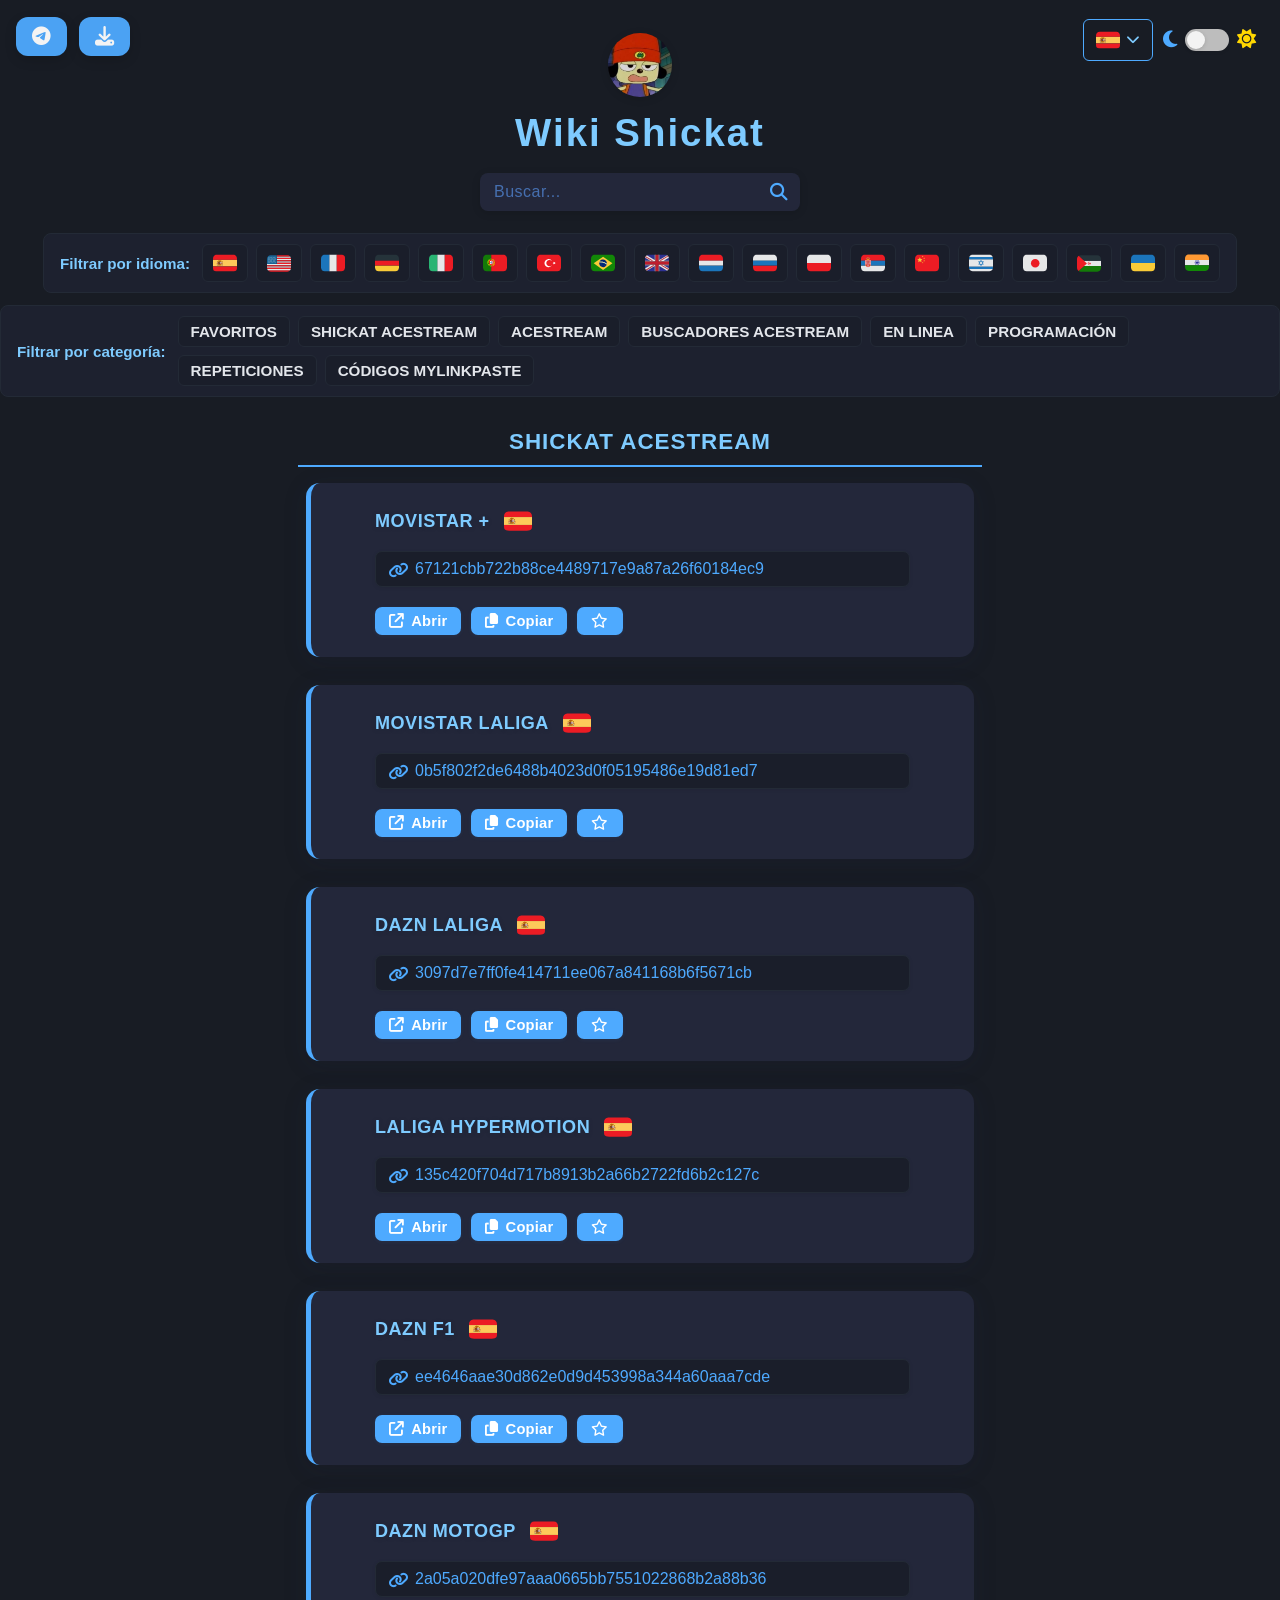
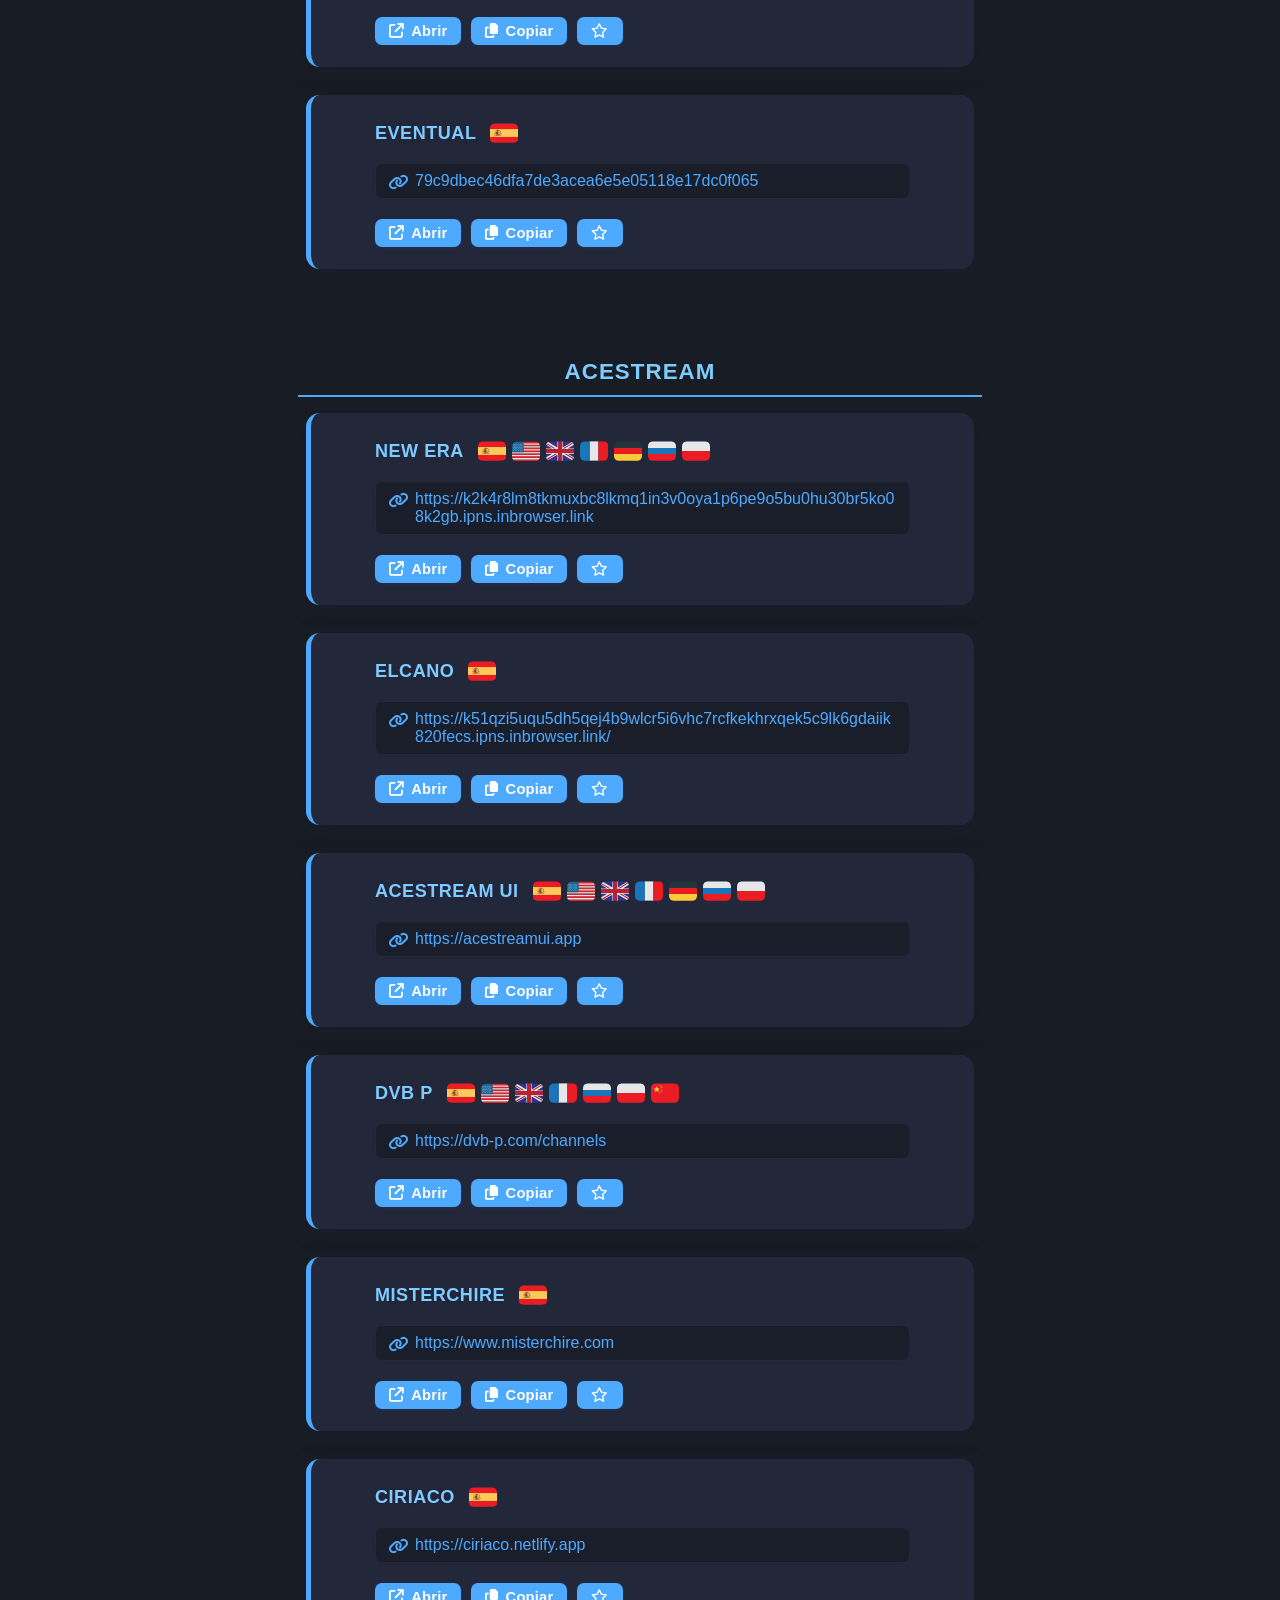
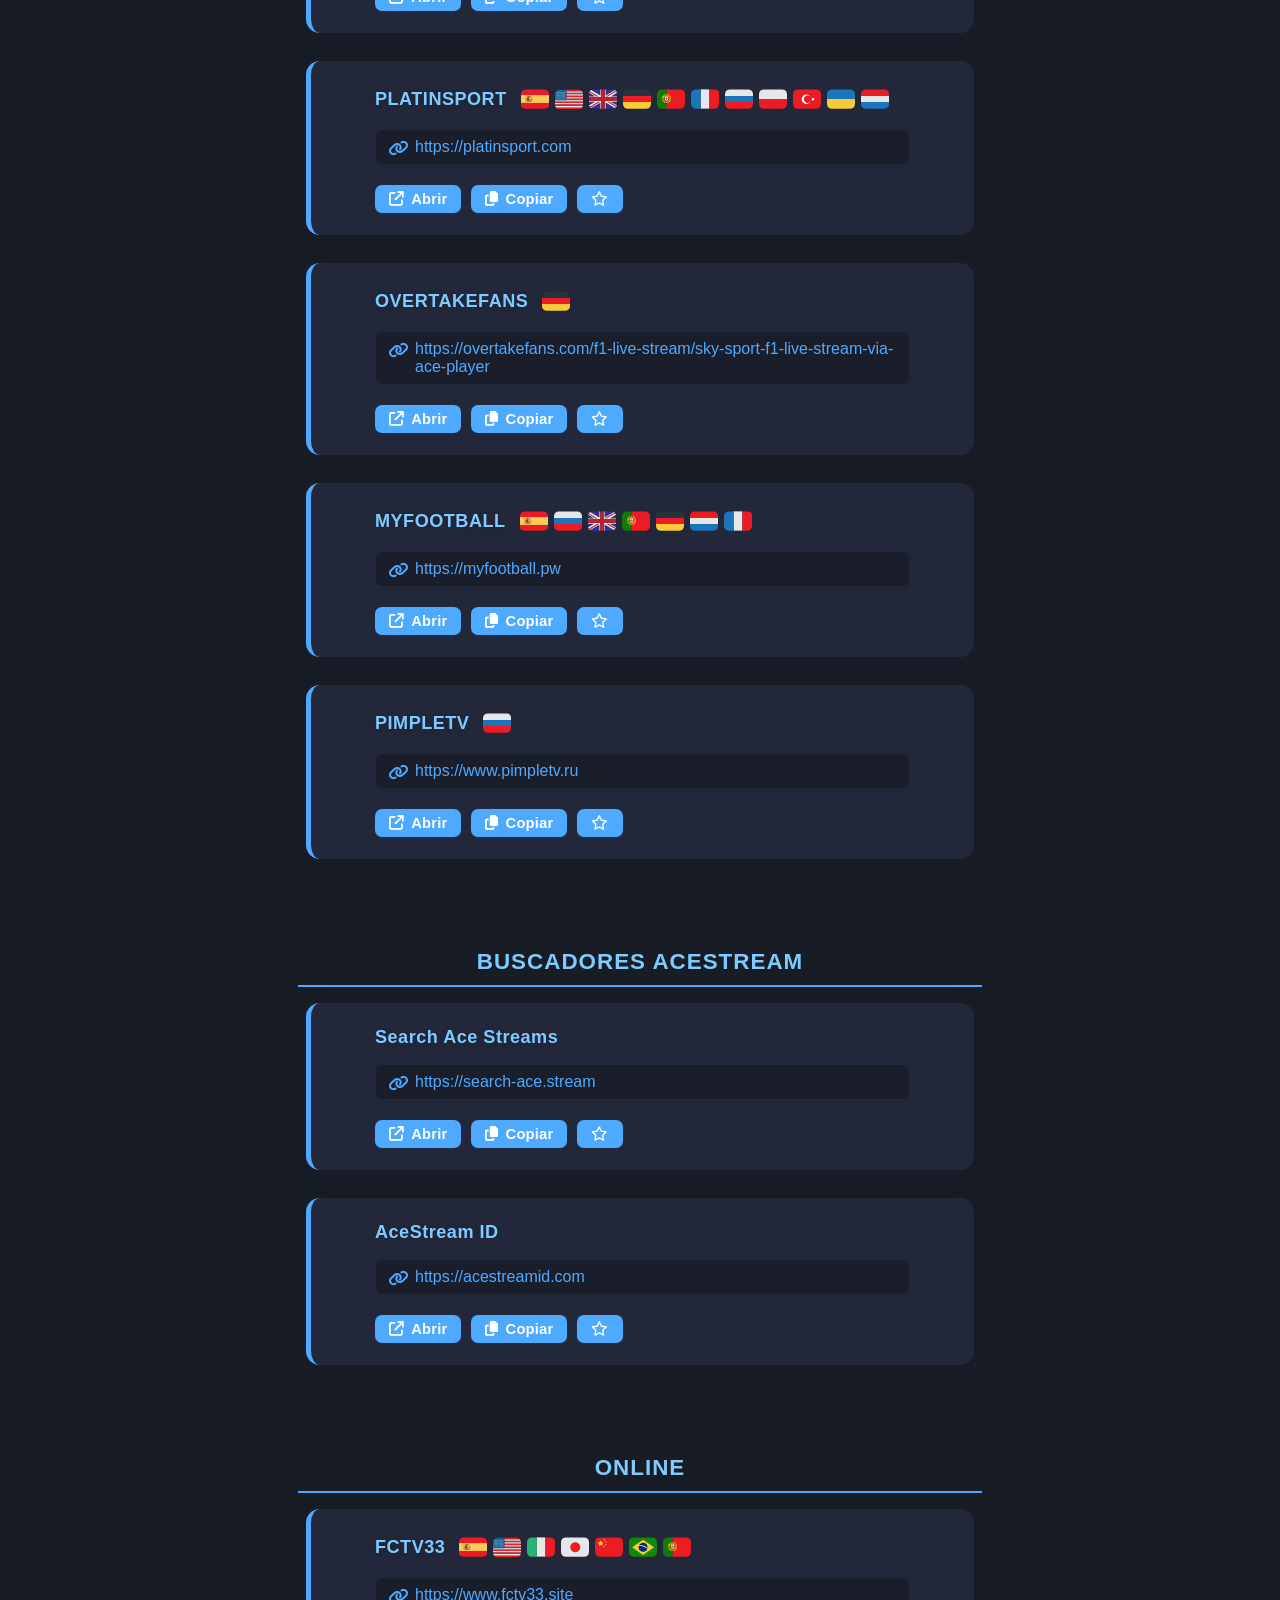
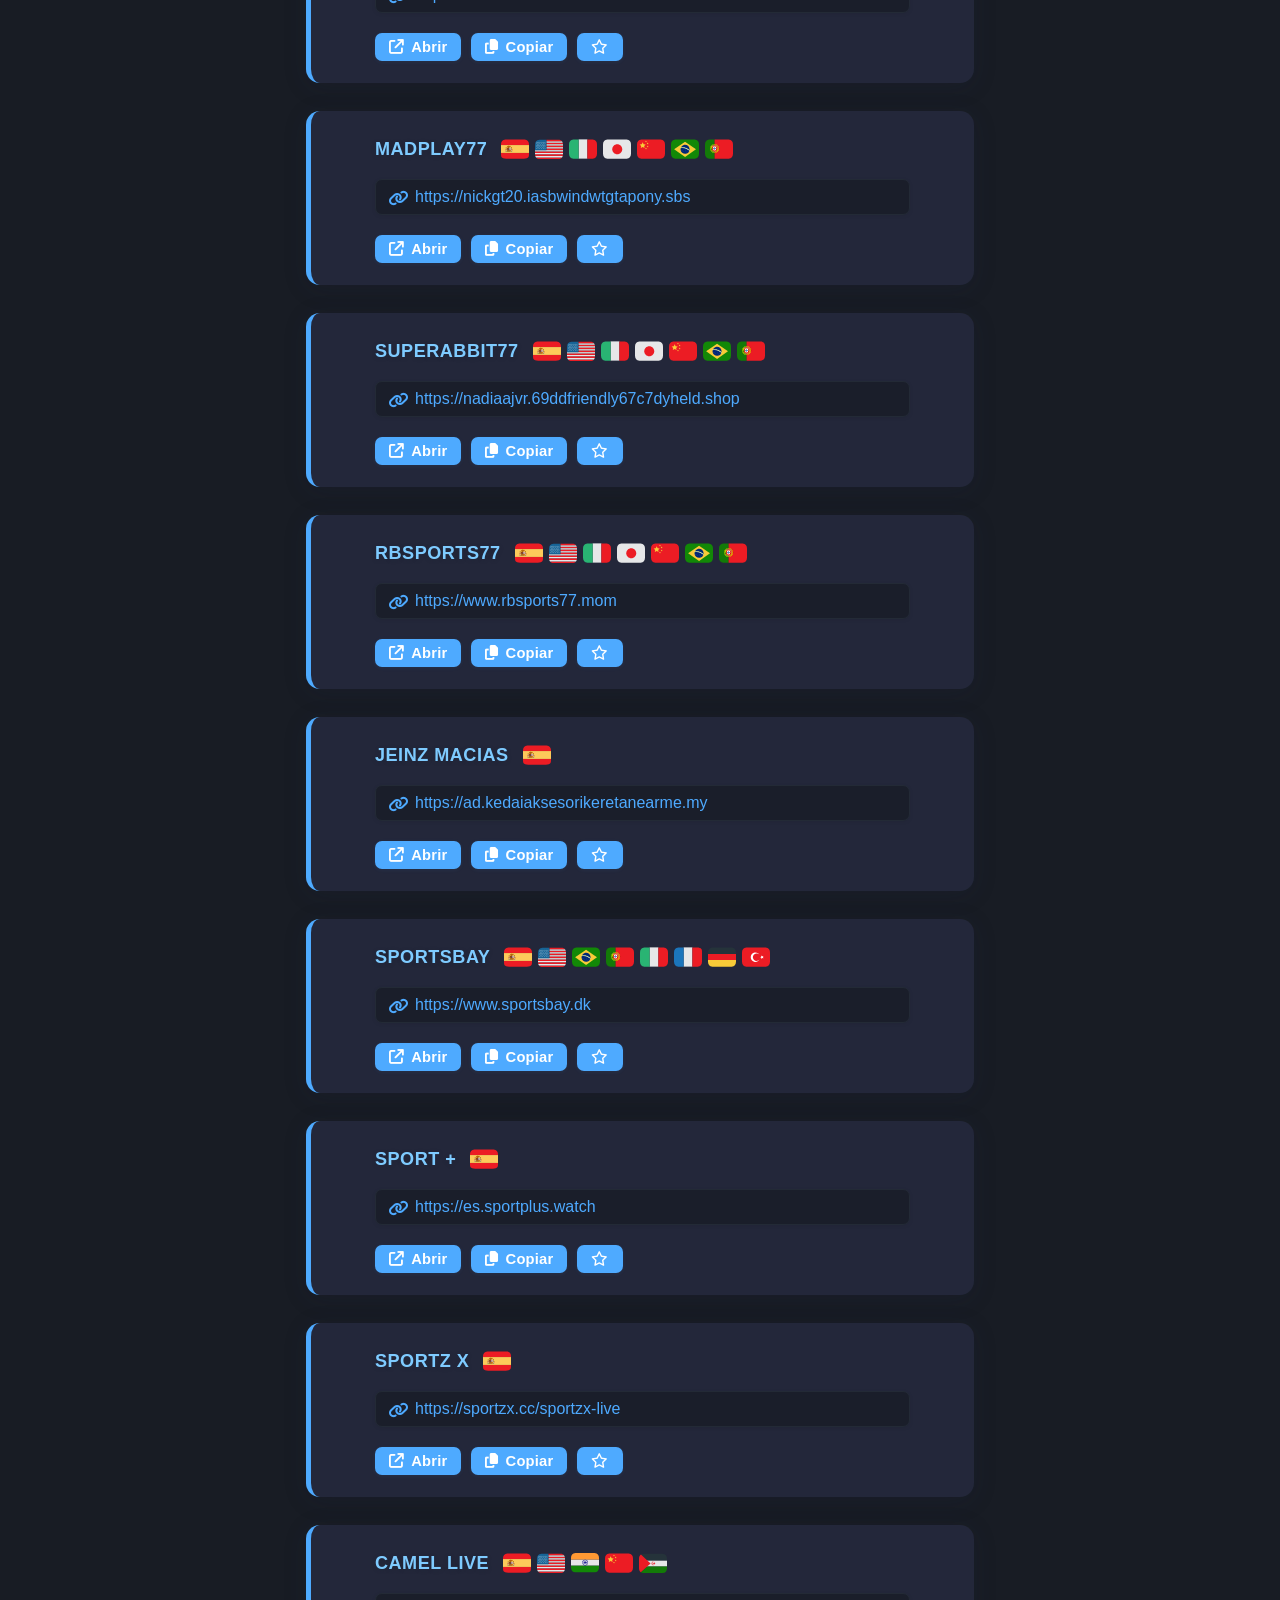
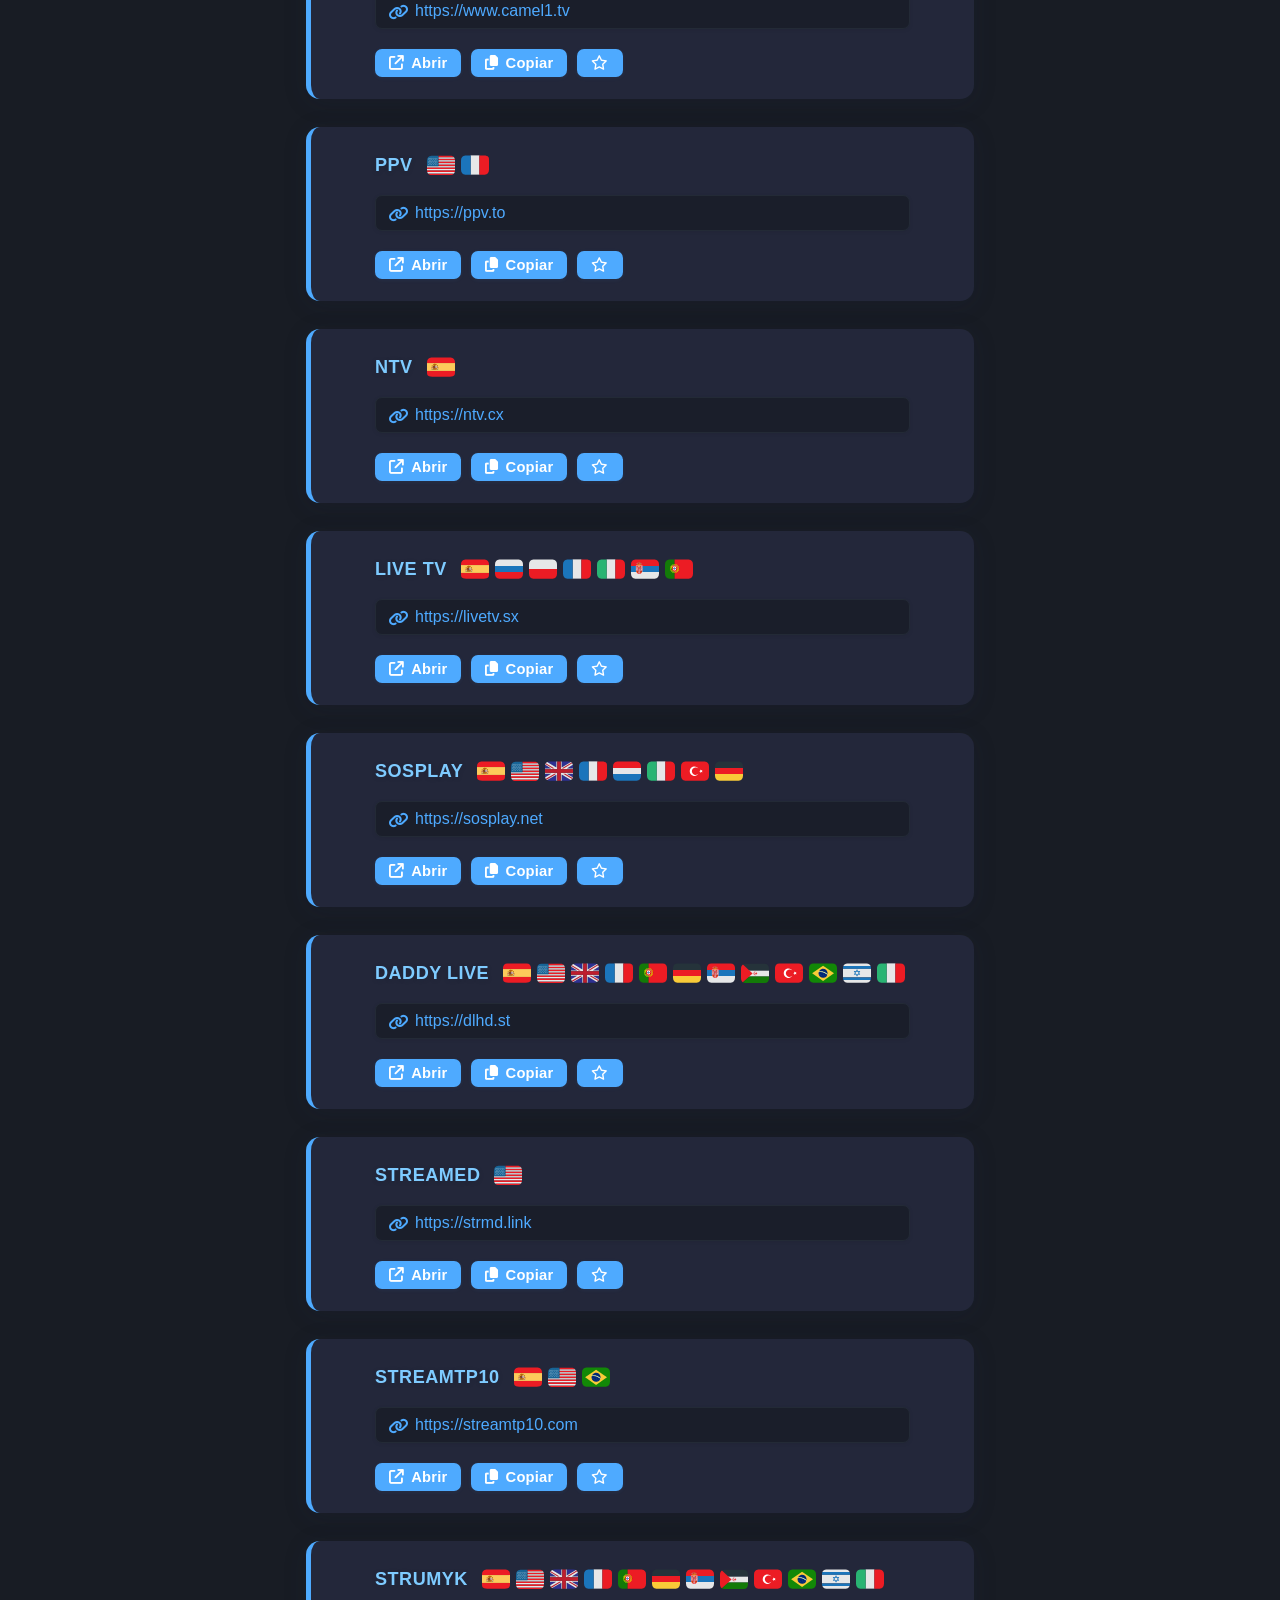
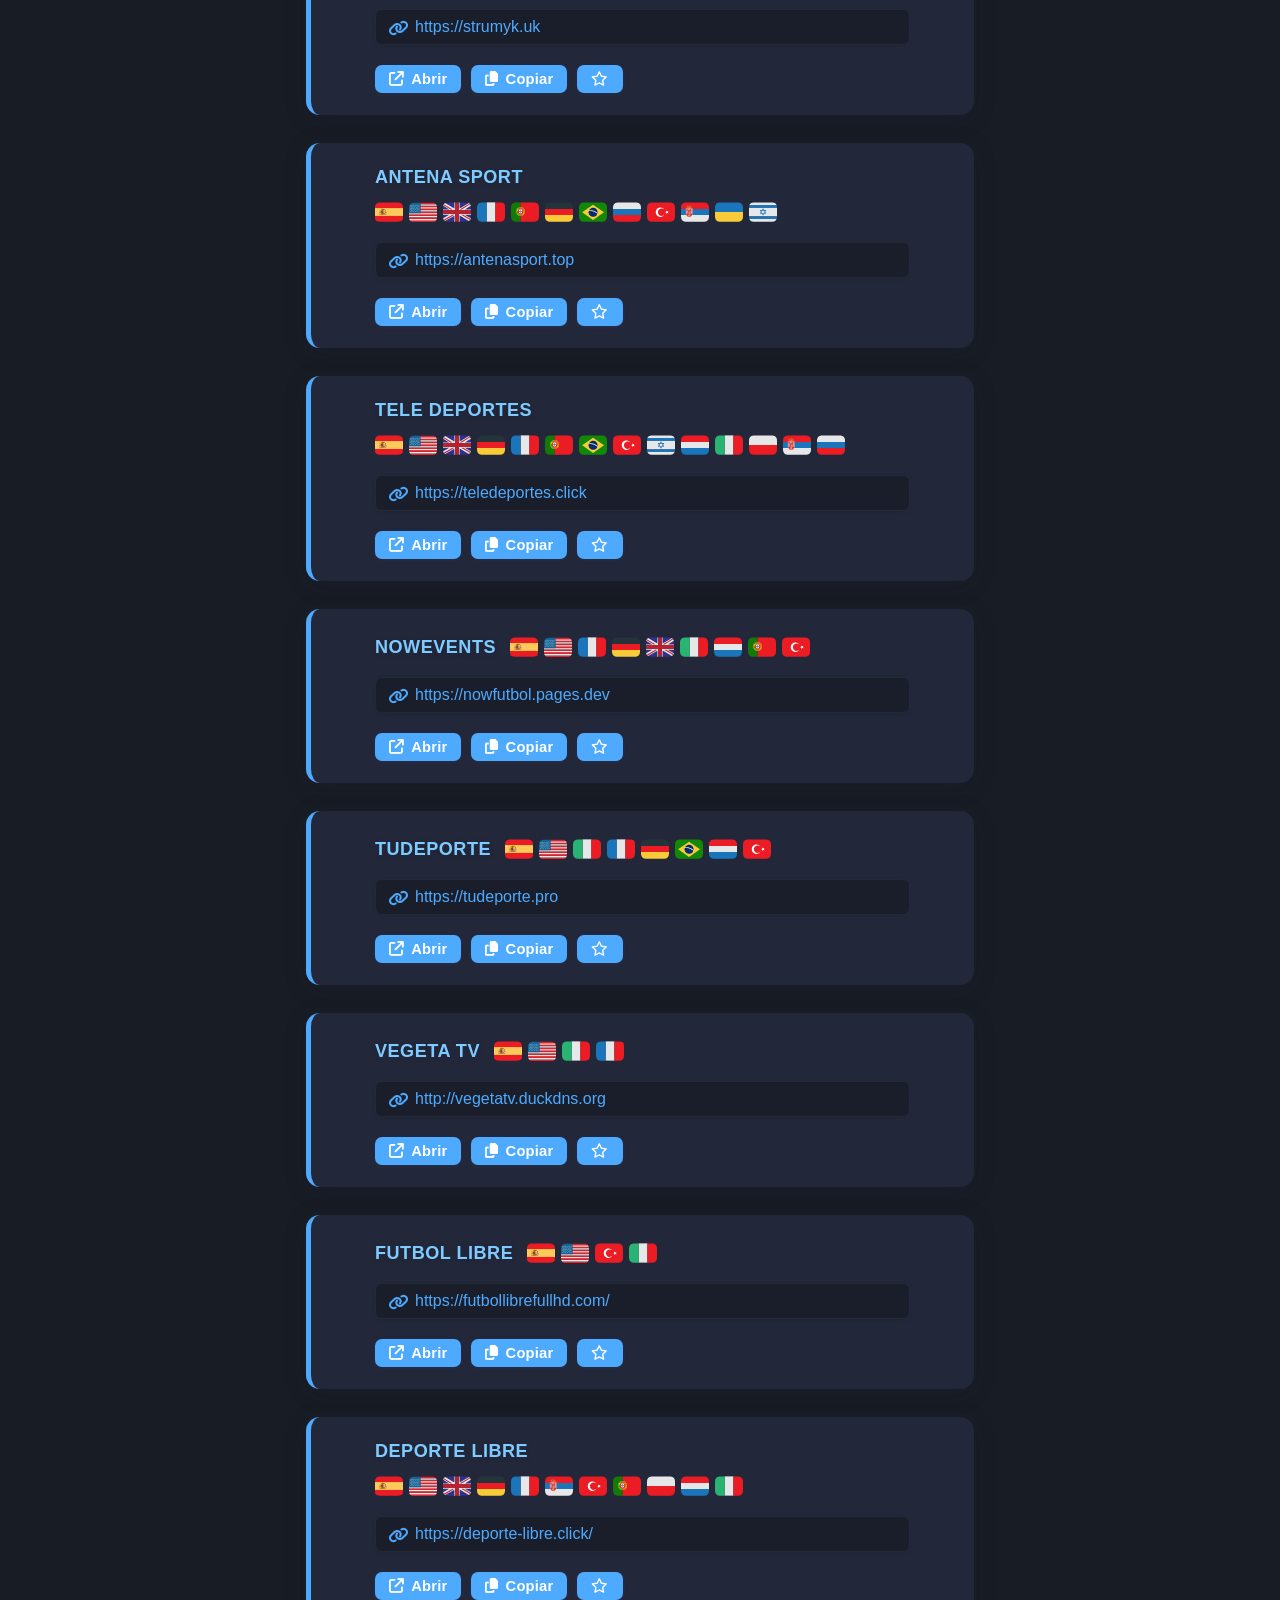
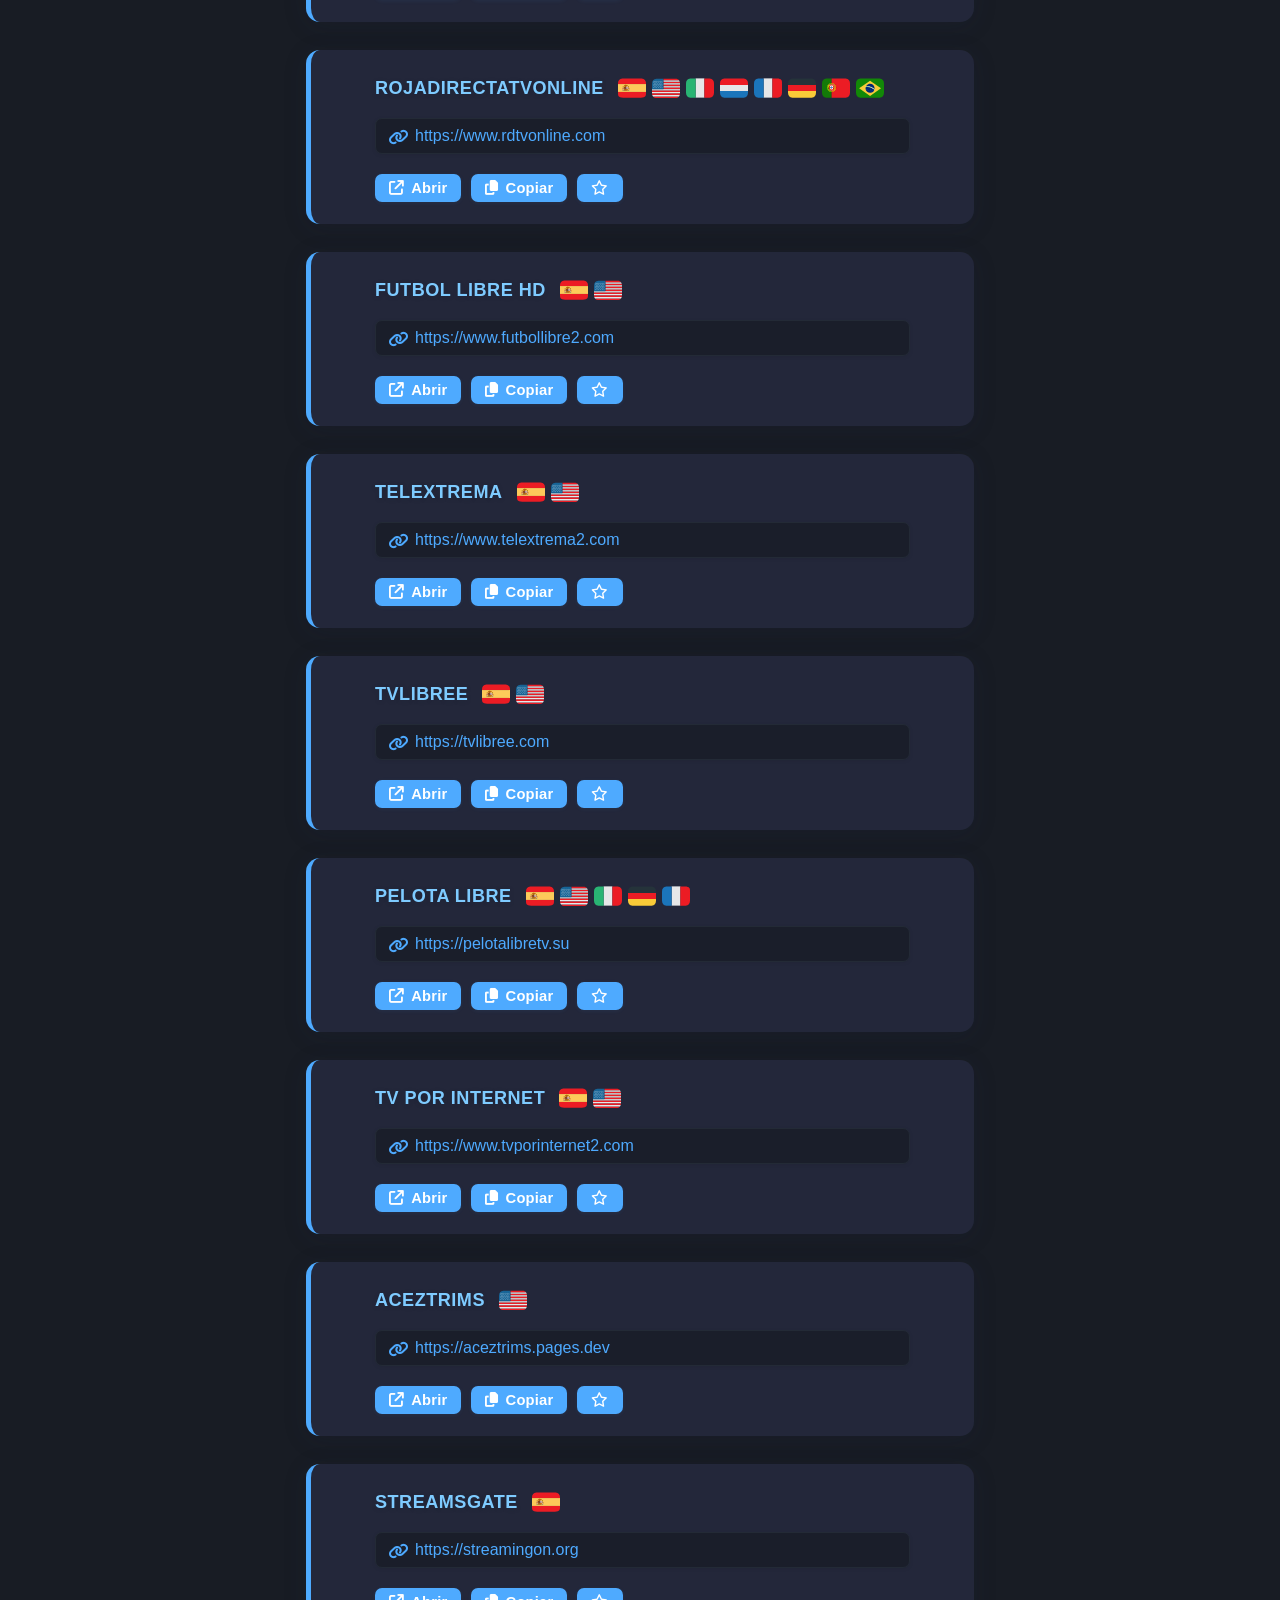
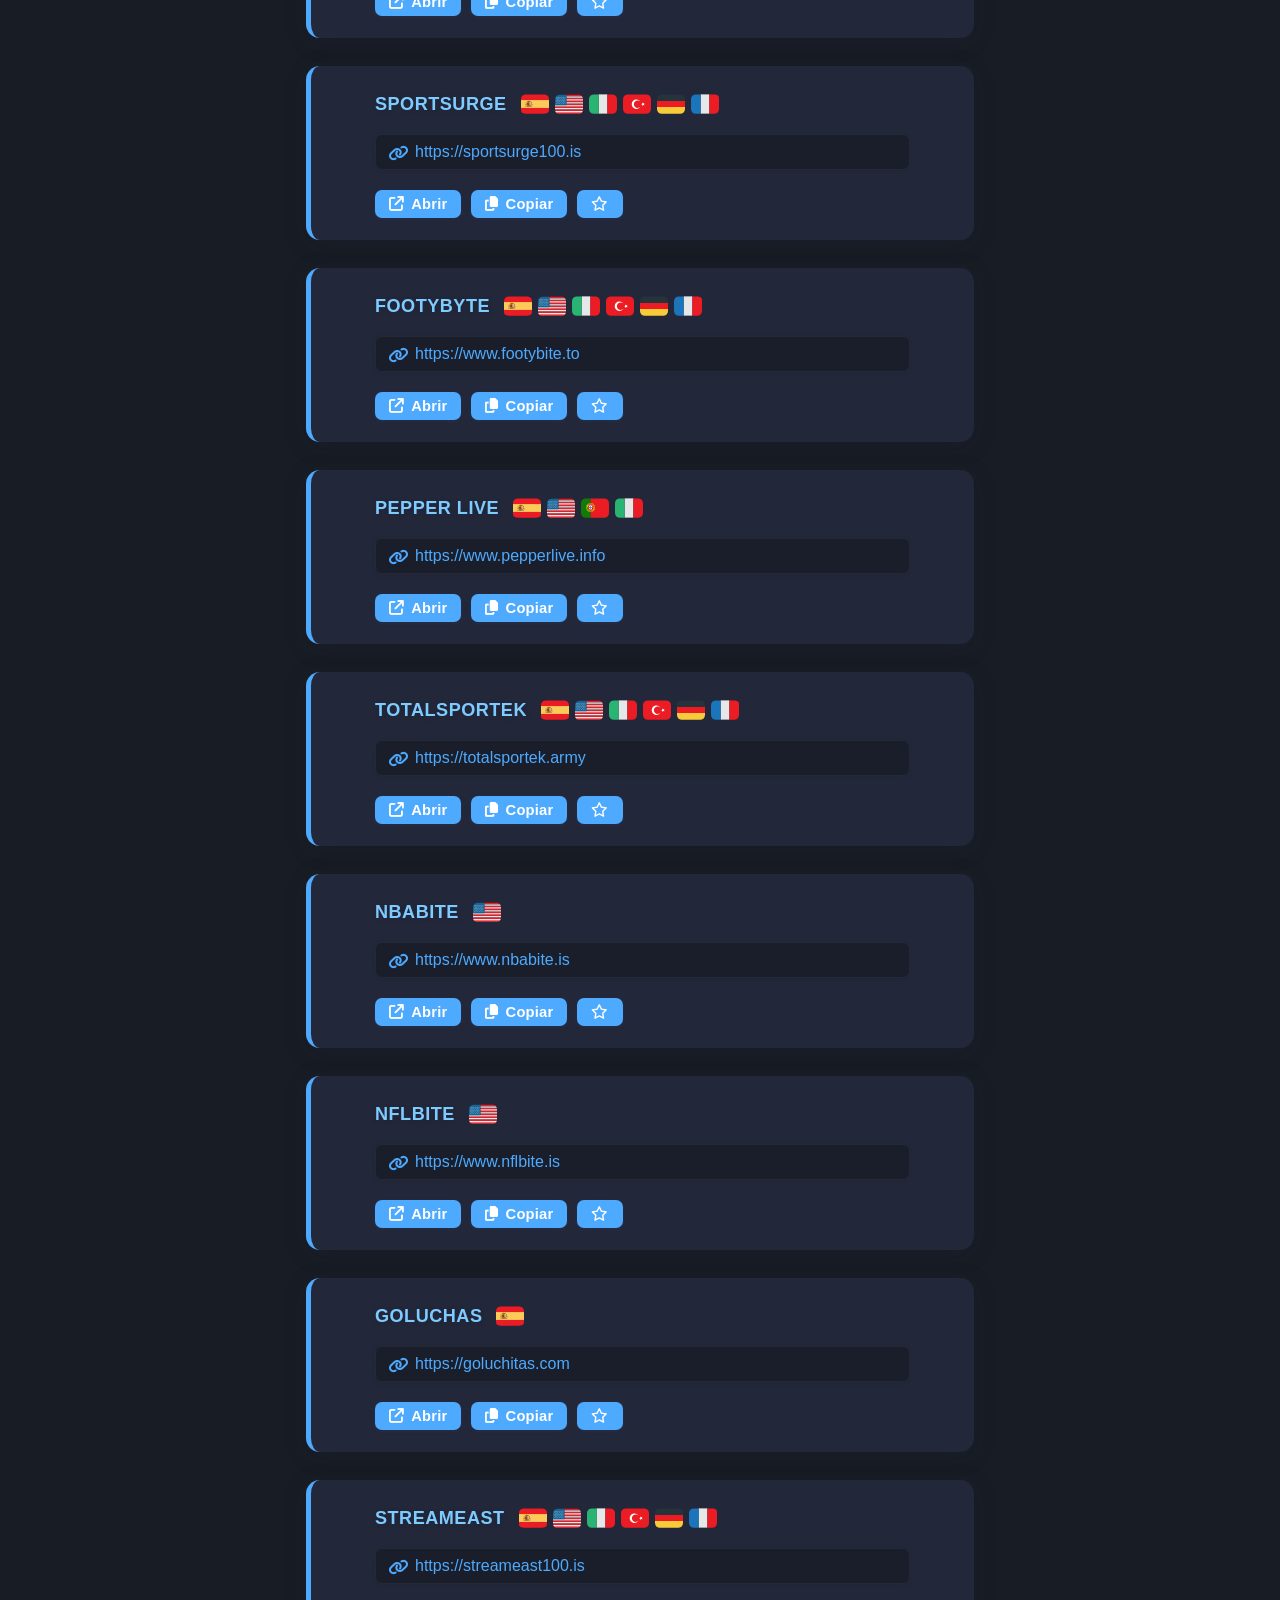
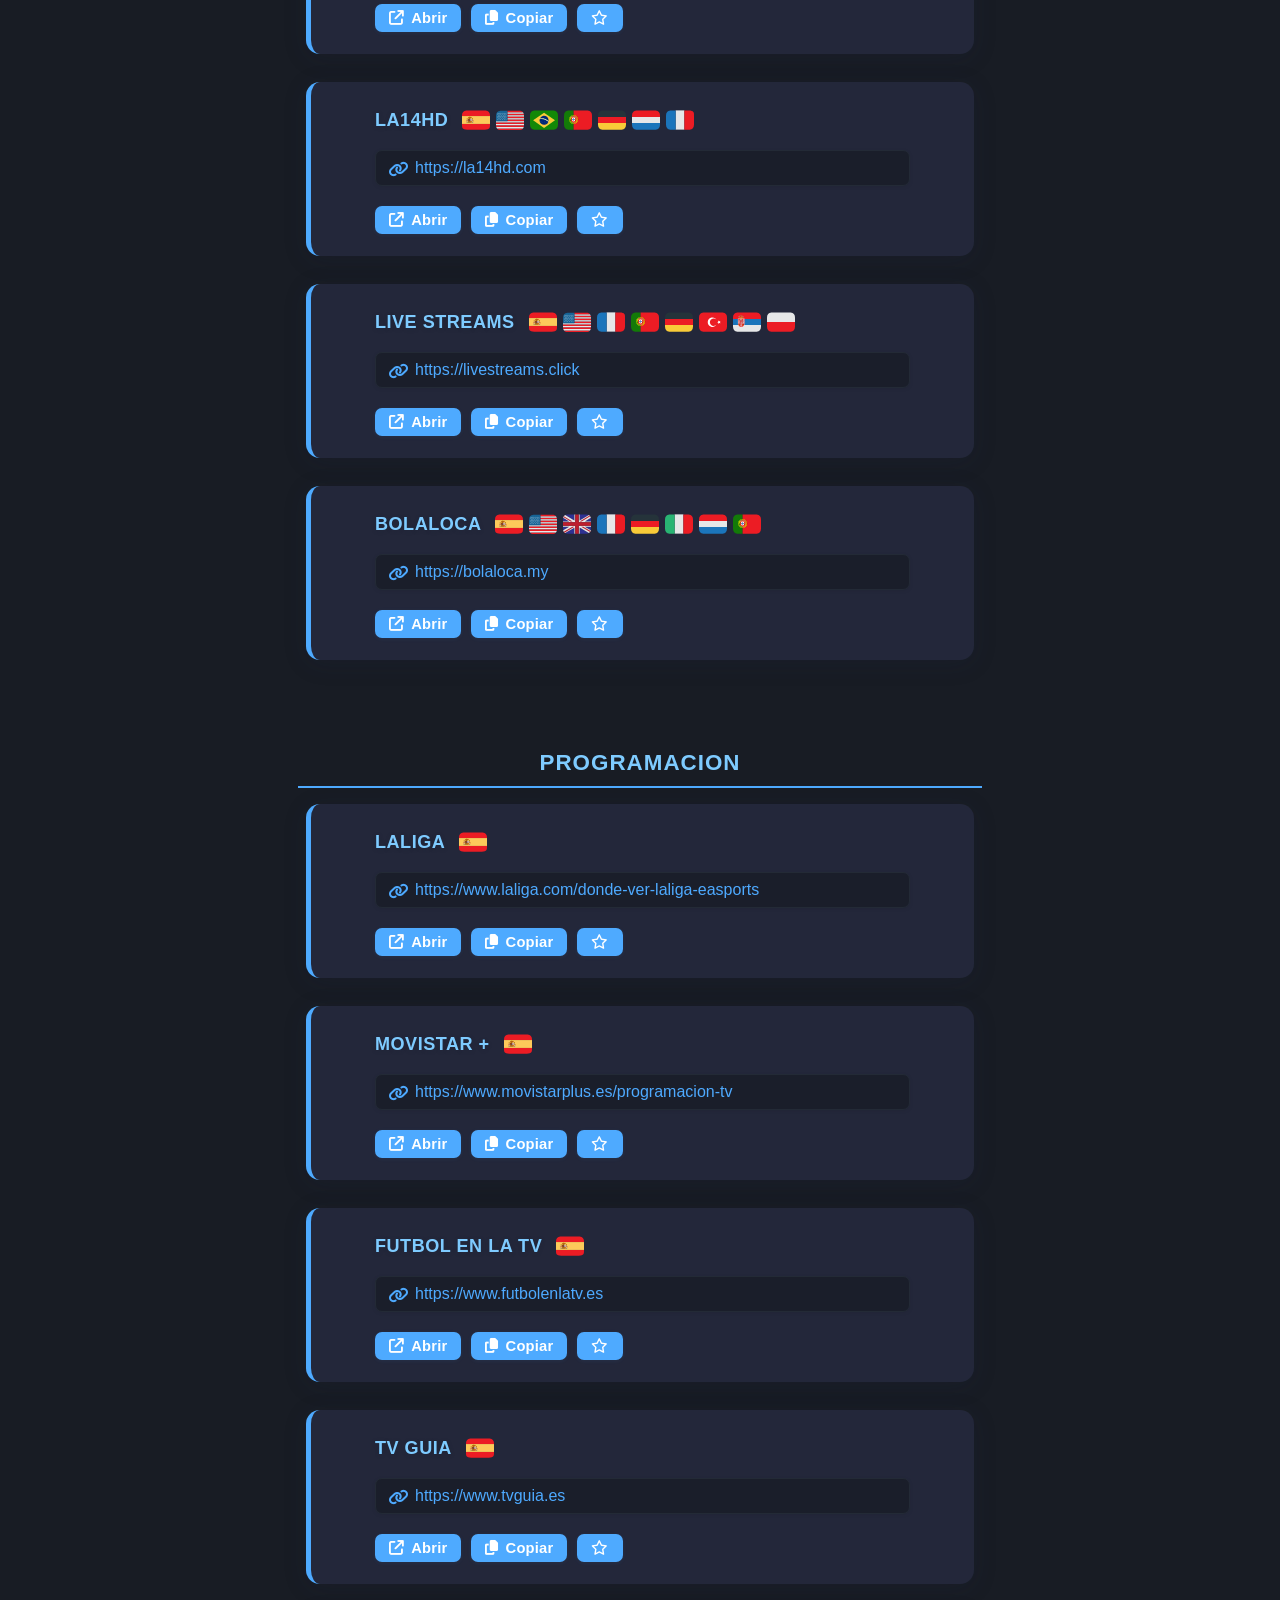
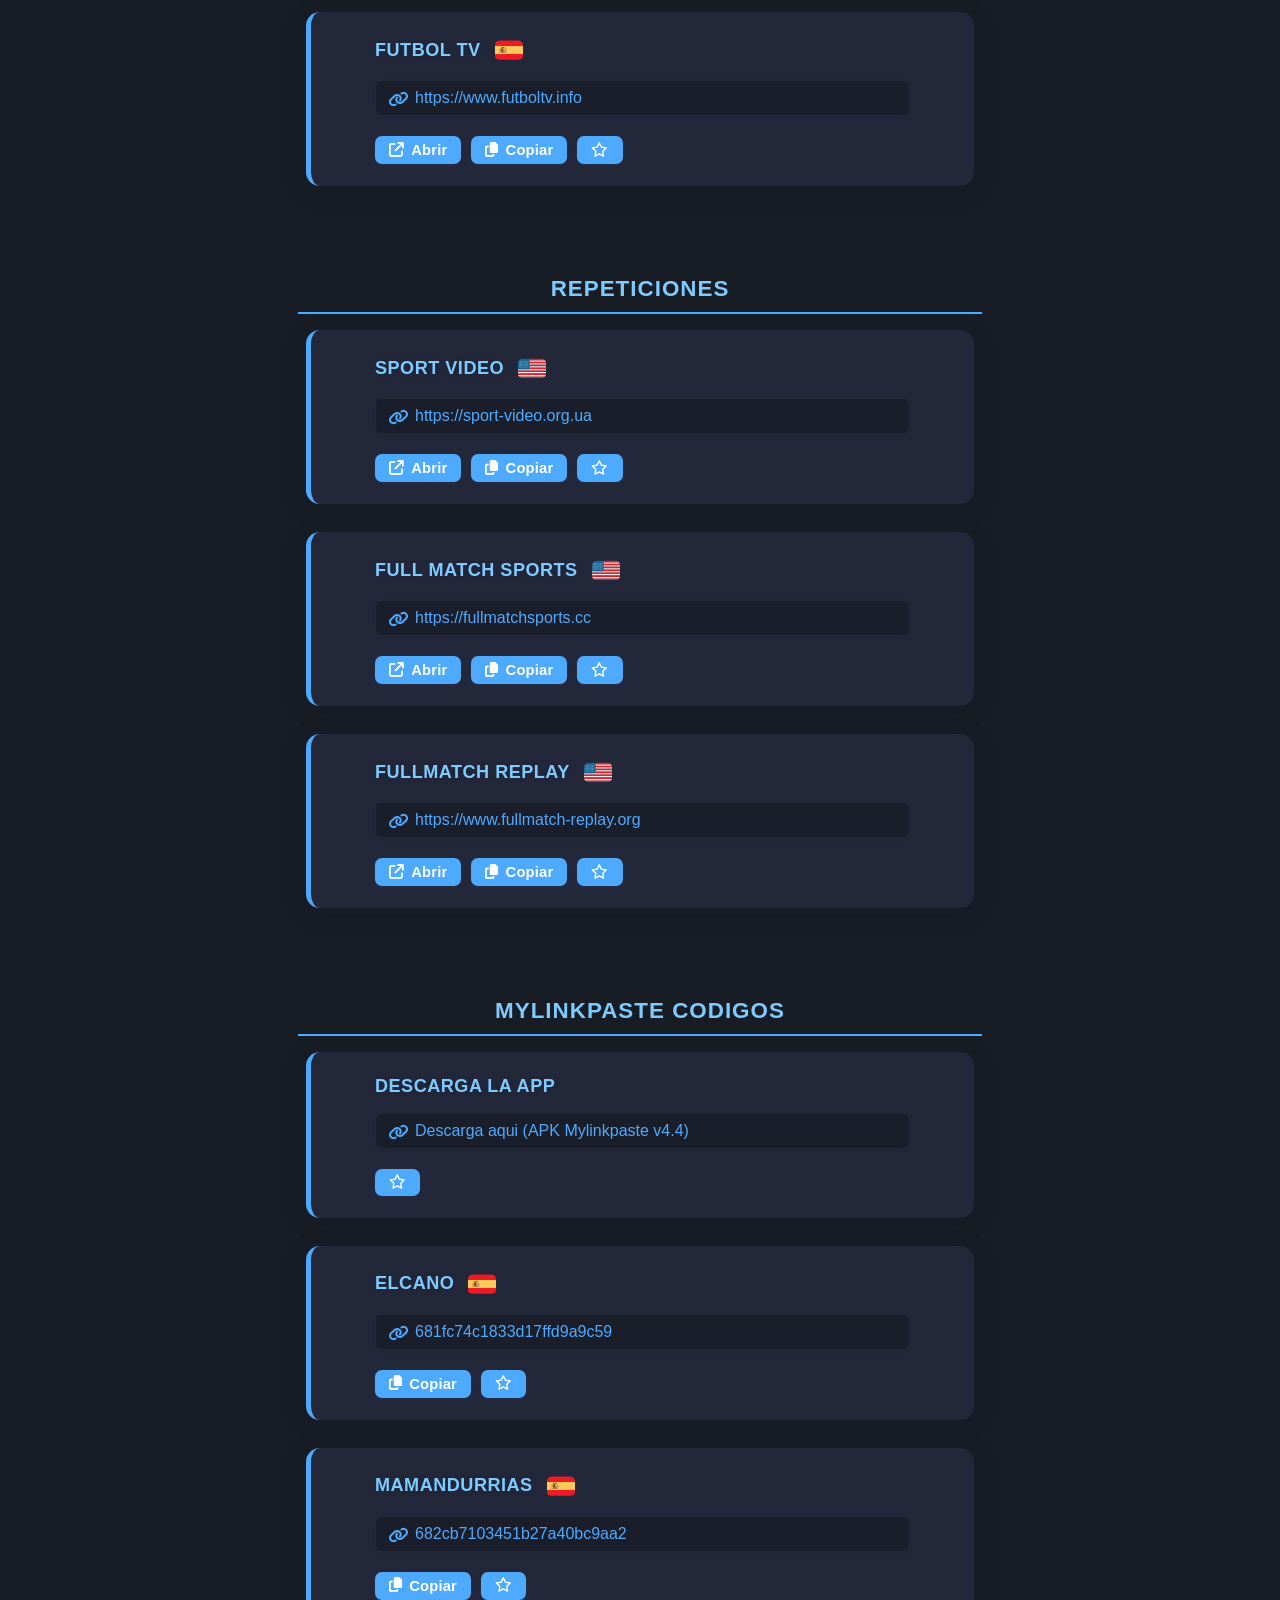
==== commit 8f2a8e9b: "Add files via upload" ====
--- a/Web/index.html
+++ b/Web/index.html
@@ -10,7 +10,7 @@
   <!-- NAVIDAD (DESCOMENTAR EN EPOCAS)
   <link rel="stylesheet" href="Navidad/styles.css"> -->
   <!-- HALLOWEEN - Tema temporal (comentar estos enlaces al terminar la temporada) -->
-  <link rel="stylesheet" href="Halloween/styles.css">
+  <!--<link rel="stylesheet" href="Halloween/styles.css">-->
   <!-- MUNDIAL - Sistema de notificaciones de partidos (DESCOMENTAR PARA ACTIVAR) -->
   <link rel="stylesheet" href="Mundial/notificador.css">
   <script src="Mundial/notificador.js?v=13"></script>
@@ -168,7 +168,7 @@
   <script src="detectAdblock.js?v=13"></script>
   <!-- NAVIDAD (DESCOMENTAR EN EPOCAS)
   <script src="Navidad/script.js"></script> -->
-  <!-- HALLOWEEN - Tema temporal (comentar este script al terminar la temporada) -->
-  <script src="Halloween/script.js"></script>
+  <!-- HALLOWEEN - Tema temporal-->
+  <!--<script src="Halloween/script.js"></script> -->
 </body>
 </html>
